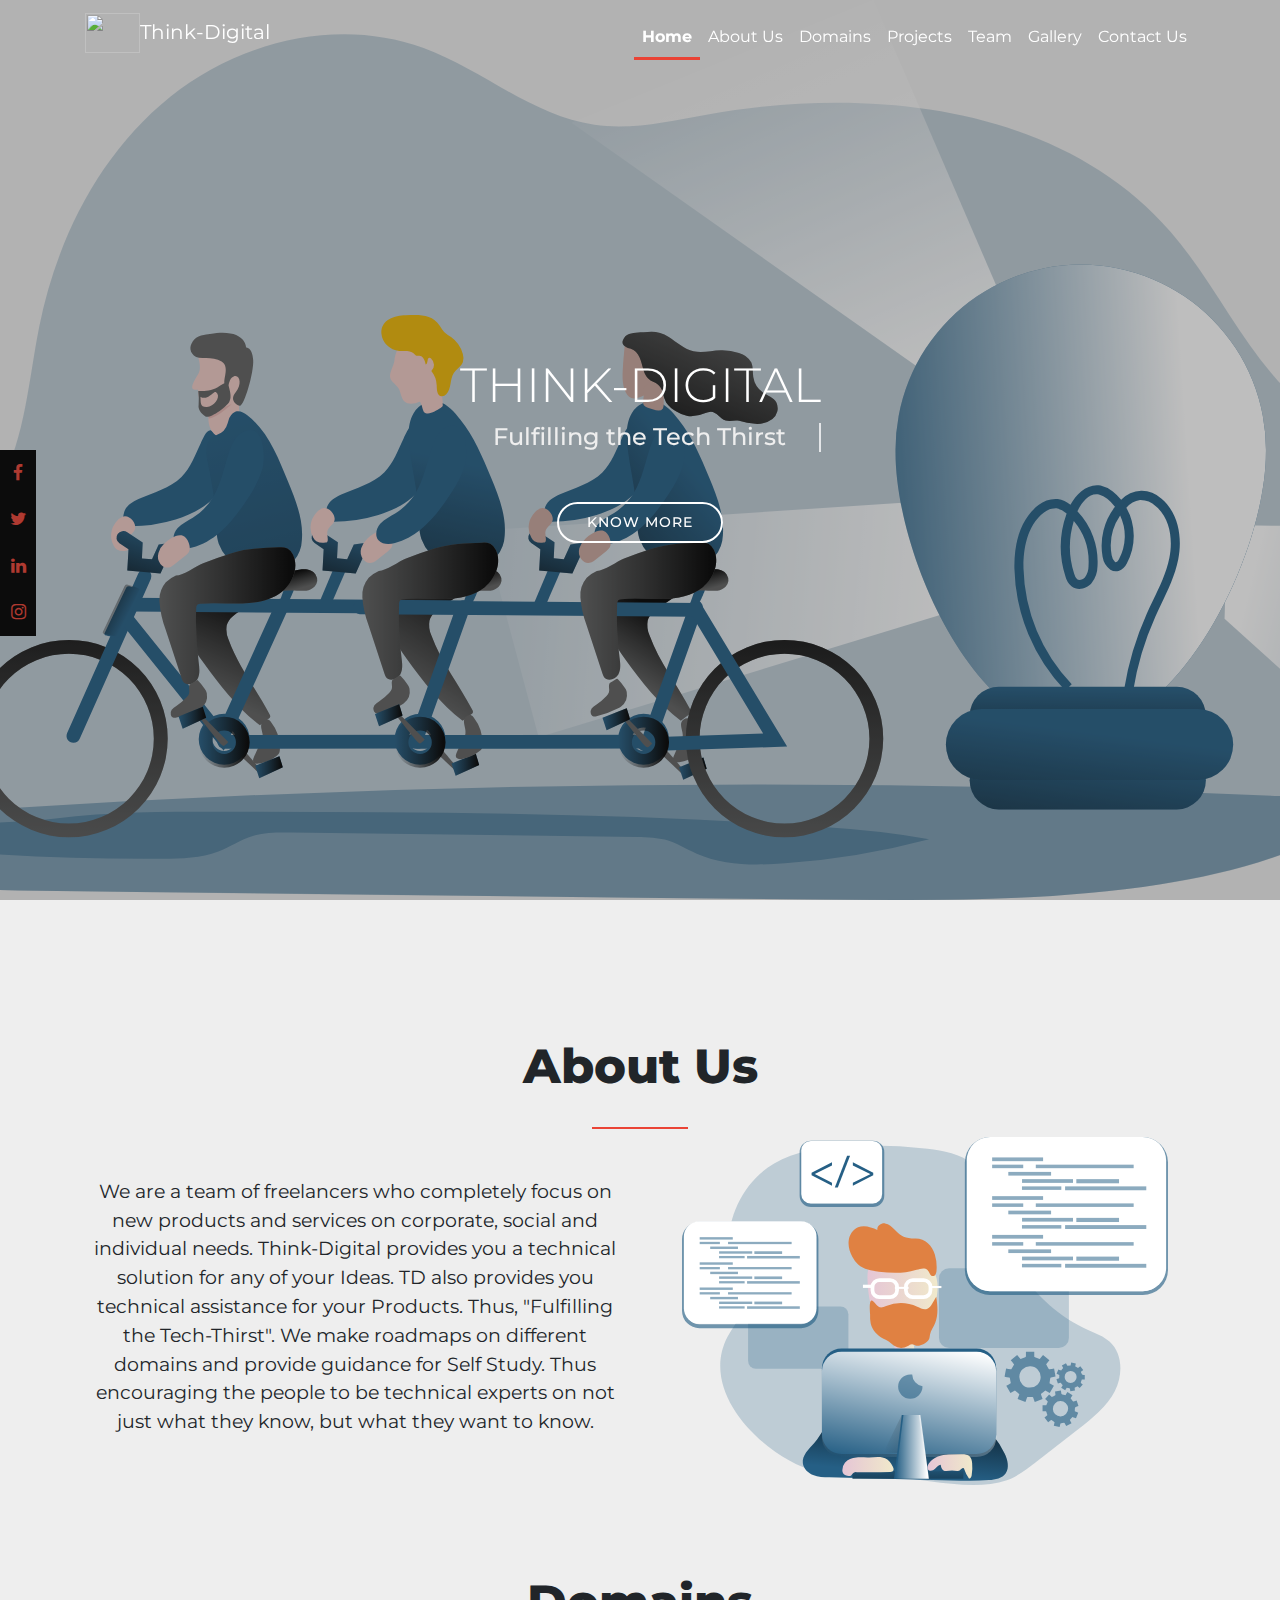
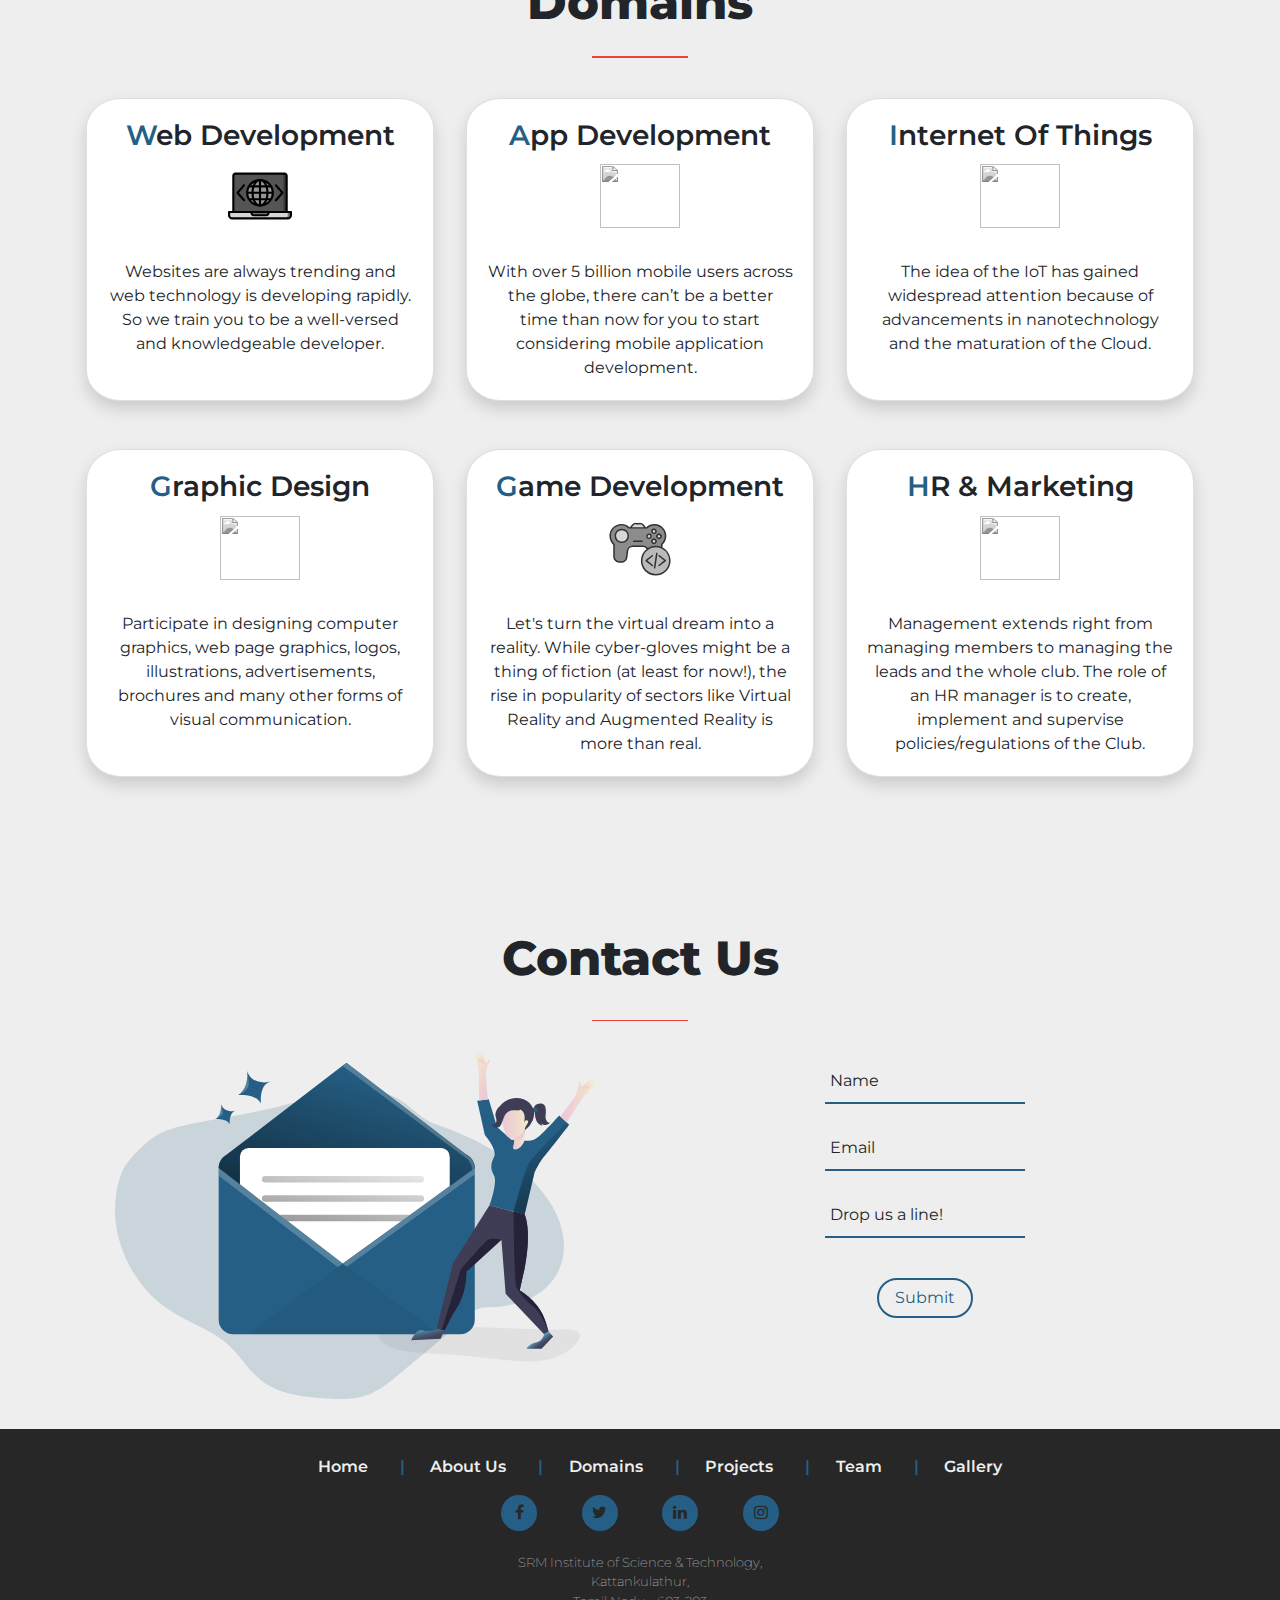
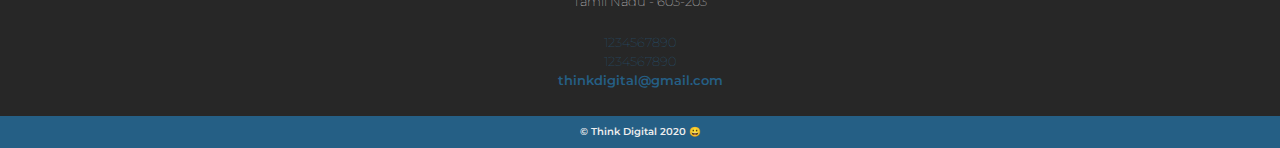
==== index.html @ 27c79b82 "some changes" ====
<!DOCTYPE html>
<html lang="en">
<head>
    <meta charset="UTF-8">
    <meta name="viewport" content="width=device-width, initial-scale=1.0, shrink-to-fit=no">
    <meta http-equiv="X-UA-Compatible" content="ie=edge">

    <link href="img/favicon.ico" type="image/png" rel="icon">
    <link href="img/apple-touch-icon.png" rel="apple-touch-icon">

    <link href="https://fonts.googleapis.com/css?family=Montserrat&display=swap" rel="stylesheet">
    <link rel="stylesheet" href="https://cdnjs.cloudflare.com/ajax/libs/font-awesome/4.7.0/css/font-awesome.min.css">
    <link rel="stylesheet" href="https://stackpath.bootstrapcdn.com/bootstrap/4.3.1/css/bootstrap.min.css" integrity="sha384-ggOyR0iXCbMQv3Xipma34MD+dH/1fQ784/j6cY/iJTQUOhcWr7x9JvoRxT2MZw1T" crossorigin="anonymous">
    <link rel="stylesheet" href="css/style.css">
    <link rel="stylesheet" href="css/animate.css">

    <title>Think Digital</title>
</head>
<body>
    <div class="icon-bar">
        <a href="#" class="facebook"><i class="fa fa-facebook"></i></a> 
        <a href="#" class="twitter"><i class="fa fa-twitter"></i></a> 
        <a href="#" class="linkedin"><i class="fa fa-linkedin"></i></a>
        <a href="#" class="youtube"><i class="fa fa-instagram"></i></a> 
    </div>
    <div class="landing-img">
        <nav class="navbar navbar-expand-lg navbar-transparent navbar-dark fixed-top" id="mynav">
            <div class="container">
                <a class="navbar-brand" href="#">
                    <img src="img/android-chrome-192x192.png" width="55" height="40" class="d-inline-block" alt="">
                    <p class="float-right pt-1 text-white">Think-Digital</p>
                </a>
                <button class="navbar-toggler" type="button" data-toggle="collapse" data-target="#navbarSupportedContent" aria-controls="navbarSupportedContent" aria-expanded="false" aria-label="Toggle navigation">
                    <span class="navbar-toggler-icon"></span>
                </button>
                
                <div class="collapse navbar-collapse" id="navbarSupportedContent" data-toggle="collapse" data-target=".navbar-collapse.show">
                    <ul class="navbar-nav ml-auto">
                    <li class="nav-item active" id="li-home">
                        <a class="nav-link" href="#">Home <span class="sr-only">(current)</span></a>
                    </li>
                    <li class="nav-item" id="li-about-us">
                        <a class="nav-link" href="#about-us">About Us</a>
                    </li>
                    <li class="nav-item" id="li-domains">
                        <a class="nav-link" href="#domains">Domains</a>
                    </li>
                    <li class="nav-item" id="li-projects">
                        <a class="nav-link" href="#projects">Projects</a>
                    </li>
                    <li class="nav-item" id="li-team">
                        <a class="nav-link" href="#">Team</a>
                    </li>
                    <li class="nav-item" id="li-gallery">
                        <a class="nav-link" href="#">Gallery</a>
                    </li>
                    <li class="nav-item" id="li-contact-us">
                        <a class="nav-link" href="#contact-us">Contact Us</a>
                    </li>
                    </ul>
                </div>
            </div>
        </nav>
    
        <section id="hero">
            <div class="hero-container">
                <div class="blur-bg">
                    <h1 style="z-index: 1000;">Think-Digital</h1>
                    <div><h2>Fulfilling the Tech Thirst</h2></div>
                    <a href="#about-us" class="btn-get-started">Know More</a>
                </div>
            </div>
        </section>
    </div>
    
    <section class="container mt-5" id="about-us">
        <h2 class="mb-3 wow fadeIn pb-3">About Us</h2>
        <div class="line mx-auto"></div>
        <div class="row">
            <div class="col-sm-6 wow slideInLeft" data-wow-duration="1.5s">
                <p class="mx-auto pt-5">We are a team of freelancers who completely focus on new products and services on corporate, social and individual needs. Think-Digital provides you a technical solution for any of your Ideas. TD also provides you technical assistance for your Products. Thus, "Fulfilling the Tech-Thirst". We make roadmaps on different domains and provide guidance for Self Study. Thus encouraging the people to be technical experts on not just what they know, but what they want to know.</p>
            </div>
            <div class="col-sm-6 wow slideInRight pt-2" style="text-align: center;" data-wow-duration="1.5s">
                <img src="img/about.svg" id="illustration-img">
            </div>
        </div>
    </section>

    <section class="container" id="domains">
        <h2 class="mb-4 wow fadeIn">Domains</h2>
        <div class="line mx-auto mb-4"></div>

        <div class="card-deck mb-3 wow zoomIn" data-wow-duration="1.5s">
            <div class="card text-center shadow m-3">
              <div class="card-body">
                <h3 class="card-title"><span>W</span>eb Development</h3>
                <img  class="domain-img" src="img/laptop.svg">
                <p class="card-text">Websites are always trending and web technology is developing rapidly. So we train you to be a well-versed and knowledgeable developer.</p>
              </div>
            </div>
            <div class="card text-center shadow m-3">
                <div class="card-body">
                  <h3 class="card-title"><span>A</span>pp Development</h3>
                  <img class="domain-img" src="img/app.svg">
                  <p class="card-text">With over 5 billion mobile users across the globe, there can’t be a better time than now for you to start considering mobile application development.</p>
                </div>
            </div>
            <div class="card text-center shadow m-3">
                <div class="card-body">
                  <h3 class="card-title"><span>I</span>nternet Of Things</h3>
                  <img  class="domain-img" src="img/internet-of-things.svg">
                  <p class="card-text">The idea of the IoT has gained widespread attention because of advancements in nanotechnology and the maturation of the Cloud.</p>
                </div>
            </div>
        </div>
        <div class="card-deck wow zoomIn" data-wow-duration="1.5s">
            <div class="card text-center shadow m-3">
              <div class="card-body">
                <h3 class="card-title"><span>G</span>raphic Design</h3>
                <img  class="domain-img" src="img/graphic.svg">
                <p class="card-text">Participate in designing computer graphics, web page graphics, logos, illustrations, advertisements, brochures and many other forms of visual communication.</p>
              </div>
            </div>
            <div class="card text-center shadow m-3">
                <div class="card-body">
                  <h3 class="card-title"><span>G</span>ame Development</h3>
                  <img src="img/game.svg">
                  <p class="card-text">Let's turn the virtual dream into a reality. While cyber-gloves might be a thing of fiction (at least for now!), the rise in popularity of sectors like Virtual Reality and Augmented Reality is more than real.</p>
                </div>
            </div>
            <div class="card text-center shadow m-3">
                <div class="card-body">
                  <h3 class="card-title"><span>H</span>R & Marketing</h3>
                  <img  class="domain-img" src="img/hr.svg">
                  <p class="card-text">Management extends right from managing members to managing the leads and the whole club. The role of an HR manager is to create, implement and supervise policies/regulations of the Club.</p>
                </div>
            </div>
        </div>
        
        
    </section>

    <section class="container mt-5" id="contact-us">
        <h2 class="mb-3 wow fadeIn pb-3">Contact Us</h2>
        <div class="line mx-auto"></div>
        <div class="row">
            <div class="col-sm-6 wow slideInLeft" data-wow-duration="1.5s">
                <img src="img/contact.svg" style="width: 70%px; height: auto; margin: 30px;">
            </div>
            <div class="col-sm-6 wow slideInRight pt-2 mt-4" style="text-align: center;" data-wow-duration="1.5s">
                <form>
                    <div class="div1 mx-auto py-3" style="width: 250px;position: relative;">
                        <input type="text" class="name" style="width: 100%;" required/>
                        <span class="floating-label1">Name</span>
                    </div>
                    <div class="div1 mx-auto py-3" style="width: 250px;position: relative;">
                        <input type="text" class="email" style="width: 100%;" required/>
                        <span class="floating-label2">Email</span>
                    </div>
                    <div class="div1 mx-auto py-3" style="width: 250px;position: relative;">
                        <input type="text" class="message" style="width: 100%;" required/>
                        <span class="floating-label3">Drop us a line!</span>
                    </div>
                    <button class="form-btn mt-4">Submit</button>
                </form>
            </div>
        </div>
    </section>  
    
    <footer>
        <div class="container">
            <ul class="sections">
                <li><a href="#">Home</a></li>
                <li><a href="#">About Us</a></li>
                <li><a href="#">Domains</a></li>
                <li><a href="#">Projects</a></li>
                <li><a href="#">Team</a></li>
                <li><a href="#">Gallery</a></li>
            </ul>
            <div class="footer-icon-bar">
                <div class="icons"><a href="#" class="facebook"><i class="fa fa-facebook"></i></a> </div>
                <div class="icons"><a href="#" class="twitter"><i class="fa fa-twitter"></i></a> </div>
                <div class="icons"><a href="#" class="linkedin"><i class="fa fa-linkedin"></i></a></div>
                <div class="icons"><a href="#" class="youtube"><i class="fa fa-instagram"></i></a> </div>
            </div>
            <p class="address">SRM Institute of Science & Technology,<br> Kattankulathur,<br>Tamil Nadu - 603-203</p>
            <p>1234567890</p>
            <p>1234567890</p>
            <p class="td-email">thinkdigital@gmail.com</p>
        </div>
    </footer>
    <div class="copyright">
        <p>© Think Digital 2020 😀</p>
    </div>

    
    <script src="https://code.jquery.com/jquery-3.3.1.slim.min.js" integrity="sha384-q8i/X+965DzO0rT7abK41JStQIAqVgRVzpbzo5smXKp4YfRvH+8abtTE1Pi6jizo" crossorigin="anonymous"></script>
    <script src="https://cdnjs.cloudflare.com/ajax/libs/popper.js/1.14.7/umd/popper.min.js" integrity="sha384-UO2eT0CpHqdSJQ6hJty5KVphtPhzWj9WO1clHTMGa3JDZwrnQq4sF86dIHNDz0W1" crossorigin="anonymous"></script>
    <script src="https://stackpath.bootstrapcdn.com/bootstrap/4.3.1/js/bootstrap.min.js" integrity="sha384-JjSmVgyd0p3pXB1rRibZUAYoIIy6OrQ6VrjIEaFf/nJGzIxFDsf4x0xIM+B07jRM" crossorigin="anonymous"></script>

    <script src="js/wow.min.js"></script>
    <script>
        new WOW().init();
    </script>
    <script src="js/main.js"></script>

</body>
</html>
---- css/style.css ----
html{
  scroll-behavior: smooth;
}

body{
  background-color: #eeeeee;
  font-family: 'Montserrat', sans-serif;
}

.icon-bar{
  position: fixed;
  top: 50%;
}

.icon-bar a{
  display: block;
  text-align: center;
  padding: 10px;
  font-size: 1.1rem;
  background-color: black;
  color: #EA4335;
}

.landing-img {
  background-image: url("../img/startup_3.svg");
  height: 100%; 
  background-position: center;
  background-repeat: no-repeat;
  background-size: cover;
}

.navbar{
  transition: 0.5s;
}

.navbar-scroll{
  background-color: #255F85;
}

.navbar-nav li a{
  color: white !important;
}

.navbar-nav li:hover {
  border-bottom: 3px solid #EA4335 !important;
  font-weight: 700 !important;
}

.navbar-nav li:focus {
  border-bottom: 3px solid #EA4335;
}

#hero {
    width: 100%;
    height: 100vh;
    background:top center;
    background-size: cover;
    position: relative;
  }
  
  @media (min-width: 1024px) {
    #hero {
      background-attachment: fixed;
    }
  }
  
#hero:before {
    content: "";
    background: #272727;
    opacity: 0.3;
    position: absolute;
    bottom: 0;
    top: 0;
    left: 0;
    right: 0;
  }
  
  #hero .hero-container {
    position: absolute;
    bottom: 0;
    top: 0;
    left: 0;
    right: 0;
    display: flex;
    justify-content: center;
    align-items: center;
    flex-direction: column;
    text-align: center;
  }
  
  #hero h1 {
    margin: 0 0 10px 0;
    font-family: 'Montserrat', sans-serif;
    font-size: 48px;
    font-weight: 300;
    line-height: 56px;
    text-transform: uppercase;
    color: #fff;
  }
  
  @media (max-width: 768px) {
    #hero h1 {
      font-size: 28px;
      line-height: 36px;
    }
  }
  
  #hero h2 {
    color: #eee;
    margin-bottom: 50px;
    font-family: 'Montserrat', sans-serif;
    font-size: 24px;
    white-space: nowrap;
    overflow: hidden;
    border-right: 2px solid rgba(255,255,255,0.75);
    animation: typewriter 2s steps(40) 1s 1 normal both,
    blinkTextCursor 500ms steps(40) infinite normal;
  }

  @keyframes typewriter{
    from{
      width:0%;
    }
    to{
      width: 100%;
    }
  }

  @keyframes blinkTextCursor{
    from{
      border-right-color: rgba(255,255,255,0.75);
    }
    to{
      border-right-color: transparent;
    }
  }
  
  @media (max-width: 768px) {
    #hero h2 {
      font-size: 18px;
      line-height: 24px;
      margin-bottom: 30px;
    }
  }
  
  #hero .btn-get-started {
    font-family: 'Montserrat', sans-serif;
    text-decoration: none;
    text-transform: uppercase;
    font-weight: 500;
    font-size: 14px;
    letter-spacing: 1px;
    display: inline-block;
    padding: 8px 28px;
    border-radius: 50px;
    transition: 0.5s;
    margin: 0px;
    border: 2px solid #fff;
    color: #fff;
  }
  
  #hero .btn-get-started:hover {
    background: #EA4335;
    border: 2px solid #EA4335;
    color: black;
  }

#about-us,
#contact-us{
  font-family: 'Montserrat', sans-serif;
  padding-top: 7%;
}

@media (max-width: 768px) {
  #about-us,
  #contact-us{
    padding-top: 20%;
  }

  #domains {
    padding-top: 20% !important;
  }
}

#about-us h2,
#contact-us h2{
  font-size: 3rem;
  font-weight: 800 !important;
  text-align: center;
}

#about-us p,
#contact-us p{
  font-size: 1.2rem;
  text-align: center;
}

#illustration-img{
  width: 90%;
  height: 100%;
}

.line{
  width: 6rem;
  height: 0.1rem;
  background-color: #EA4335;
}

#about-us ul{
  font-size: 1.2rem;
  text-align: left;
}

#domains {
  padding-top: 7%;
}

#domains h2{
  font-size: 3rem;
  font-weight: 800 !important;
  text-align: center;
}

#domains img{
  width: 5rem;
  height: 4rem;
  filter: grayscale(100%);
  -webkit-filter: grayscale(100%);
  transition: 0.1s ease;
  -webkit-transition: 0.1s ease;
  -moz-transition: 0.1s ease;
  -ms-transition: 0.1s ease;
  -o-transition: 0.1s ease;
}

#domains p{
  padding-top: 2rem;
}

#domains h3{
  font-weight: 600;
}

#domains span{
  color: #255F85;
}

.card{
  border-radius: 10%;
  transition: 0.1s ease;
  -webkit-transition: 0.1s ease;
  -moz-transition: 0.1s ease;
  -ms-transition: 0.1s ease;
  -o-transition: 0.1s ease;
}

.card:hover img{
  filter: grayscale(0%) !important;
  -webkit-filter: grayscale(0%) !important;
}

.card:hover {
  transform: scale(1.1);
  -webkit-transform: scale(1.1);
  -moz-transform: scale(1.1);
  -ms-transform: scale(1.1);
  -o-transform: scale(1.1);
}

input{
  border: none;
  border-bottom: 2px solid #255F85;
  background-color:#eee;
}

.name:focus ~ .floating-label1,
.name:not(:focus):valid ~ .floating-label1,
.email:focus ~ .floating-label2,
.email:not(:focus):valid ~ .floating-label2,
.message:focus ~ .floating-label3,
.message:not(:focus):valid ~ .floating-label3{
  position: absolute;
  top: 2px;
  left: 30px;
  font-size: 11px;
  opacity: 1;
}

*:focus{
  outline: none;
}

.name,
.email,
.message
 {
  font-size: 1rem !important;
  width: 200px !important;
  height: 35px !important;
}

.message{
  width: 400px;
}

.floating-label1,
.floating-label2,
.floating-label3
 {
  position: absolute;
  pointer-events: none !important;
  left: 30px;
  transition: 0.2s ease all !important;
}

.form-btn{
  border: 2px solid #255F85;
  color: #255F85;
  padding: 6px 16px;
  border-radius: 32px;
  -webkit-border-radius: 32px;
  -moz-border-radius: 32px;
  -ms-border-radius: 32px;
  -o-border-radius: 32px;
  transition:  0.5s ease;
  -webkit-transition:  0.5s ease;
  -moz-transition:  0.5s ease;
  -ms-transition:  0.5s ease;
  -o-transition:  0.5s ease;
}

@media(max-width:600px){
  .form-btn{
    margin-bottom: 3rem;
  }
}

.form-btn:hover{
  background-color: #255f85;
  color: white;
}

footer{
  width: 100%;
  background-color: #272727;
  text-align: center;
  padding: 2%;
}

.sections a{
  text-decoration: none;
  color: #eee !important;
}

.sections li:not(:last-child):after{
  content: '|';
  padding: 0 2% 0 3%;
  color: #255F85;
}

.sections li{
  display: inline;
  list-style: none;
  font-weight: 600;
}

@media (max-width:600px){
  .sections{
    padding: 2% 0;
  }
  .sections li{
    display: block;
  }
  .sections li:not(:last-child):after{
    display: none;
    padding: 0;
  }
}

.footer-icon-bar{
  display:flex;
  flex-direction: row;
  justify-content: center;
}

.icons{
  width: 36px;
  height: 36px;
  margin: 0 2%;
  background-color: #255f85;
  border-radius: 50%;
  -webkit-border-radius: 50%;
  -moz-border-radius: 50%;
  -ms-border-radius: 50%;
  -o-border-radius: 50%;
}

.footer-icon-bar a{
  line-height: 36px;
  color: #272727;
  z-index: 1;
  margin: 3% 3%;
}

footer p{
  color: #255F85;
  margin: 0;
  padding: 0;
  font-weight: 100;
  font-size: 0.8rem;
}

.address{
  color: #eee;
  margin: 2% 0;
}

.td-email{
  font-weight: 600!important;
}

.copyright{
  width: 100%;
  height: 2rem;
  background-color: #255F85;
  text-align: center;
  font-size: 0.6rem;
  color: #eee;
  line-height: 2rem;
  font-weight: 600;
  margin: 0!important;
}

.copyright p{
  margin: 0%;
}
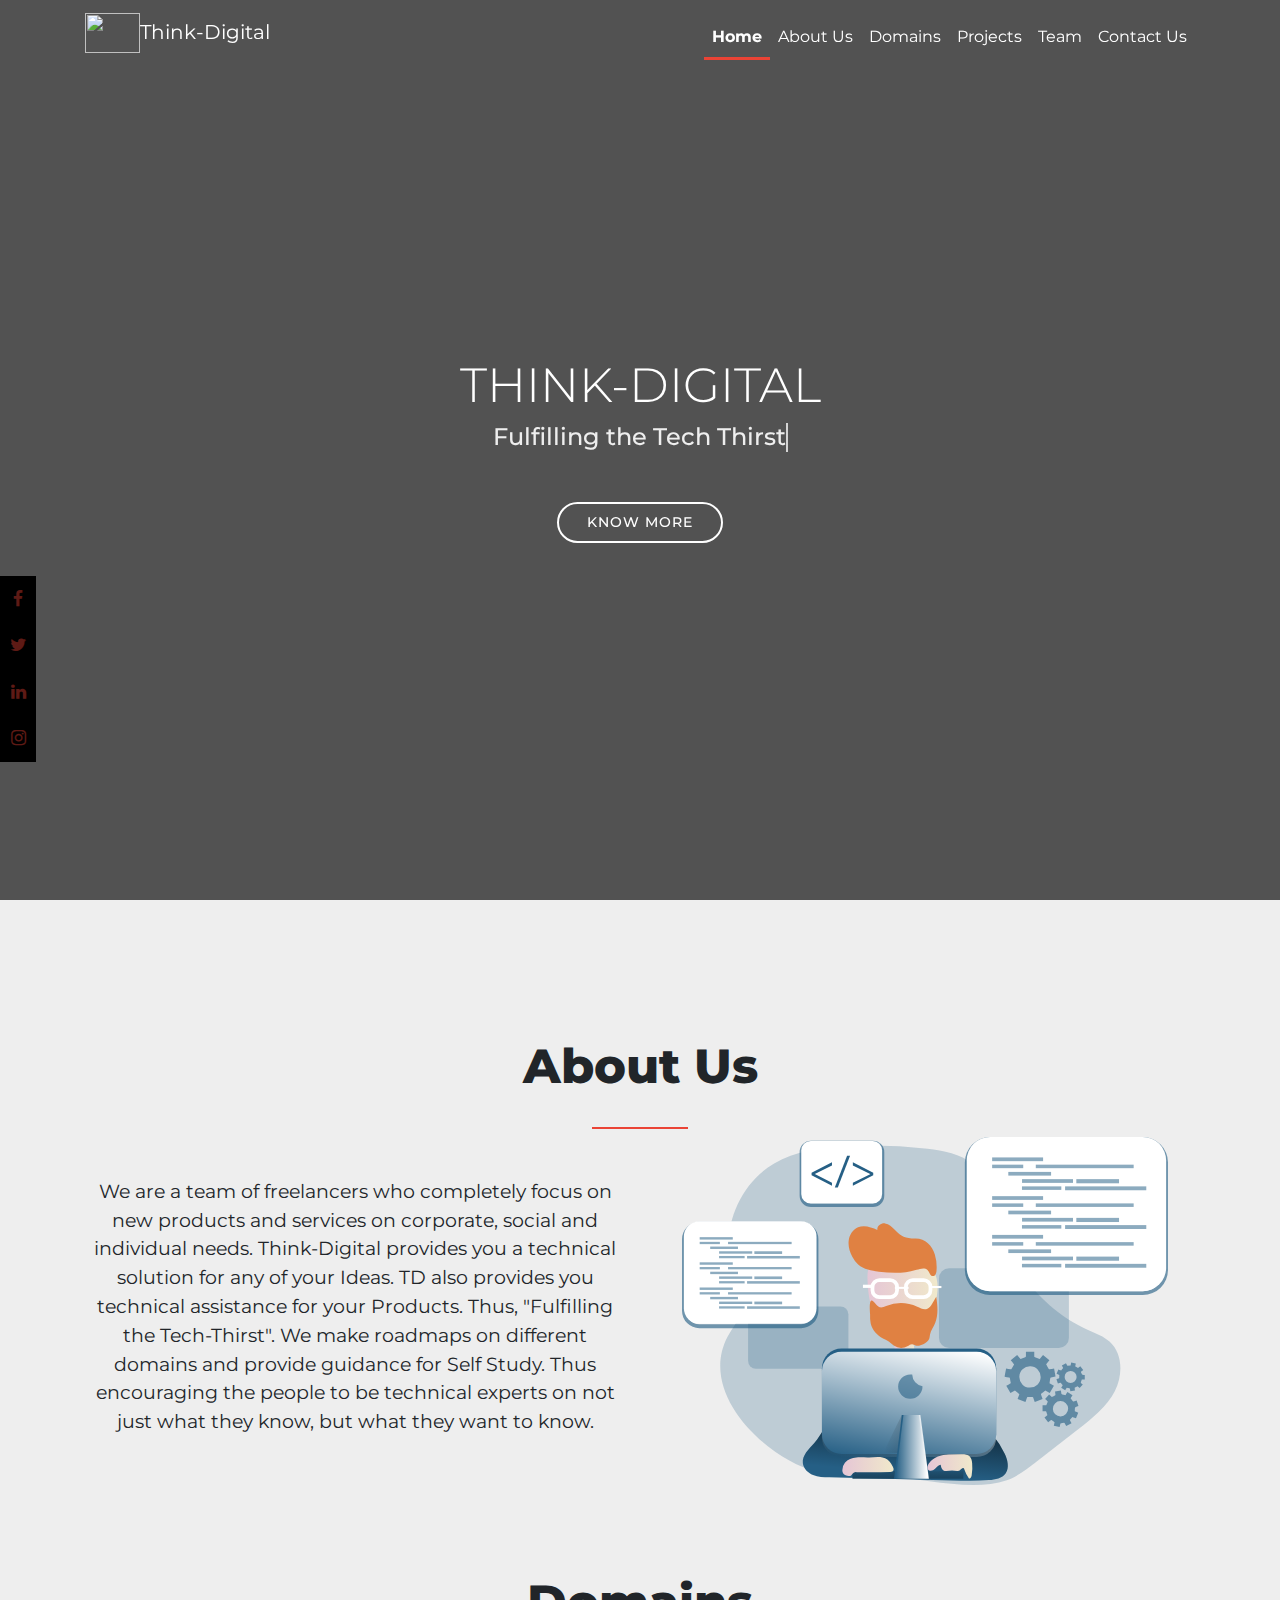
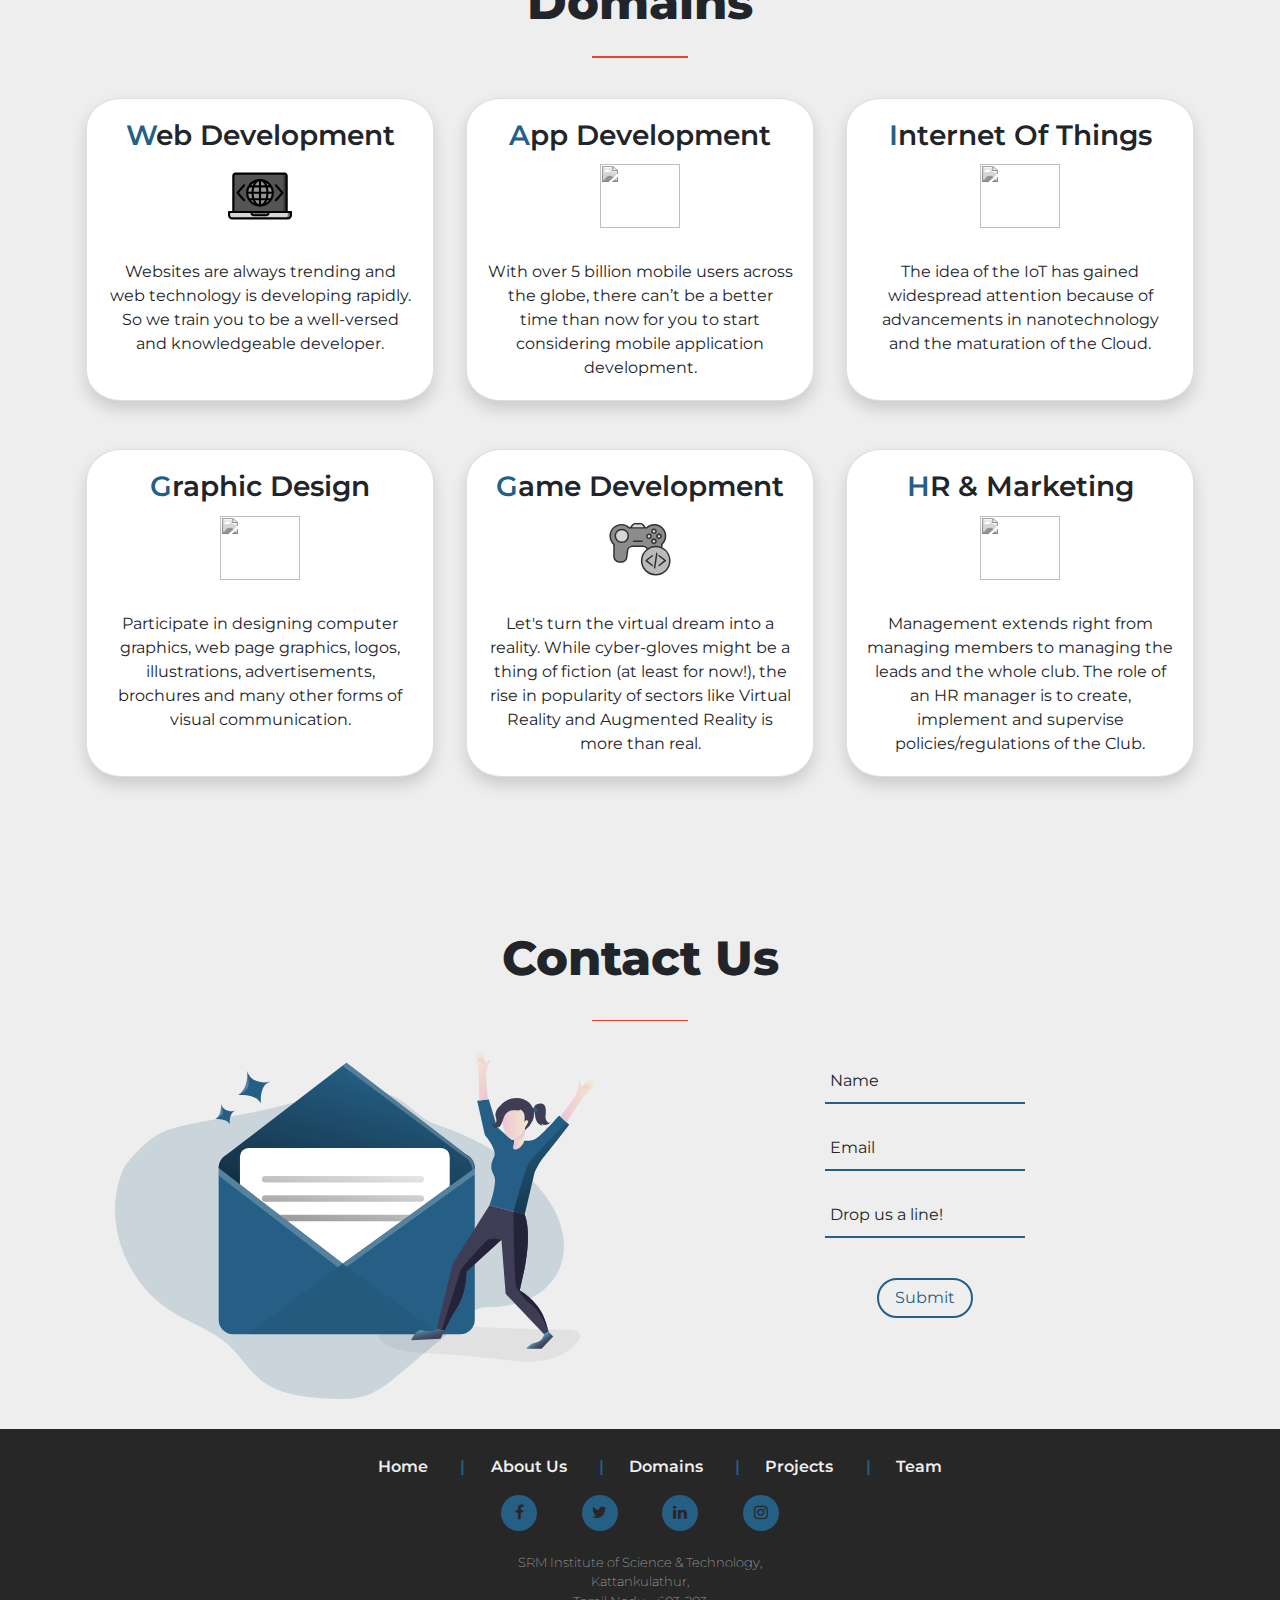
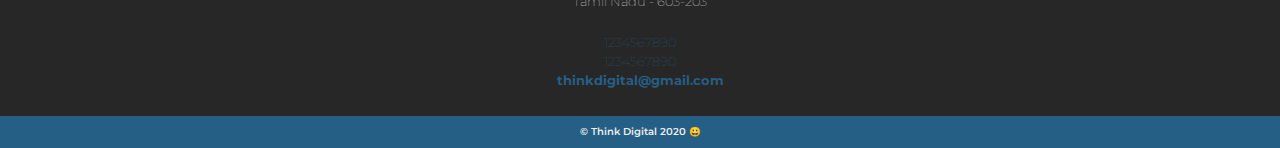
==== commit 09d04ff7: "Merge branch 'contact' of https://github.com/arindamlahiri/Td-website into final" ====
--- a/index.html
+++ b/index.html
@@ -51,9 +51,6 @@
                     <li class="nav-item" id="li-team">
                         <a class="nav-link" href="#">Team</a>
                     </li>
-                    <li class="nav-item" id="li-gallery">
-                        <a class="nav-link" href="#">Gallery</a>
-                    </li>
                     <li class="nav-item" id="li-contact-us">
                         <a class="nav-link" href="#contact-us">Contact Us</a>
                     </li>
@@ -64,11 +61,9 @@
     
         <section id="hero">
             <div class="hero-container">
-                <div class="blur-bg">
-                    <h1 style="z-index: 1000;">Think-Digital</h1>
-                    <div><h2>Fulfilling the Tech Thirst</h2></div>
-                    <a href="#about-us" class="btn-get-started">Know More</a>
-                </div>
+              <h1>Think-Digital</h1>
+              <div><h2>Fulfilling the Tech Thirst</h2></div>
+              <a href="#about-us" class="btn-get-started">Know More</a>
             </div>
         </section>
     </div>
@@ -175,7 +170,6 @@
                 <li><a href="#">Domains</a></li>
                 <li><a href="#">Projects</a></li>
                 <li><a href="#">Team</a></li>
-                <li><a href="#">Gallery</a></li>
             </ul>
             <div class="footer-icon-bar">
                 <div class="icons"><a href="#" class="facebook"><i class="fa fa-facebook"></i></a> </div>
--- a/css/style.css
+++ b/css/style.css
@@ -9,7 +9,7 @@
 
 .icon-bar{
   position: fixed;
-  top: 50%;
+  top: 64%;
 }
 
 .icon-bar a{
@@ -22,7 +22,8 @@
 }
 
 .landing-img {
-  background-image: url("../img/startup_3.svg");
+  background-image: url("../img/bg.jpg");
+  background-color: #cccccc;
   height: 100%; 
   background-position: center;
   background-repeat: no-repeat;
@@ -64,10 +65,9 @@
     }
   }
   
-#hero:before {
+  #hero:before {
     content: "";
-    background: #272727;
-    opacity: 0.3;
+    background: rgba(0, 0, 0, 0.6);
     position: absolute;
     bottom: 0;
     top: 0;
@@ -416,7 +416,7 @@
 }
 
 .td-email{
-  font-weight: 600!important;
+  font-weight: 700;
 }
 
 .copyright{
@@ -433,4 +433,5 @@
 
 .copyright p{
   margin: 0%;
-}+}
+
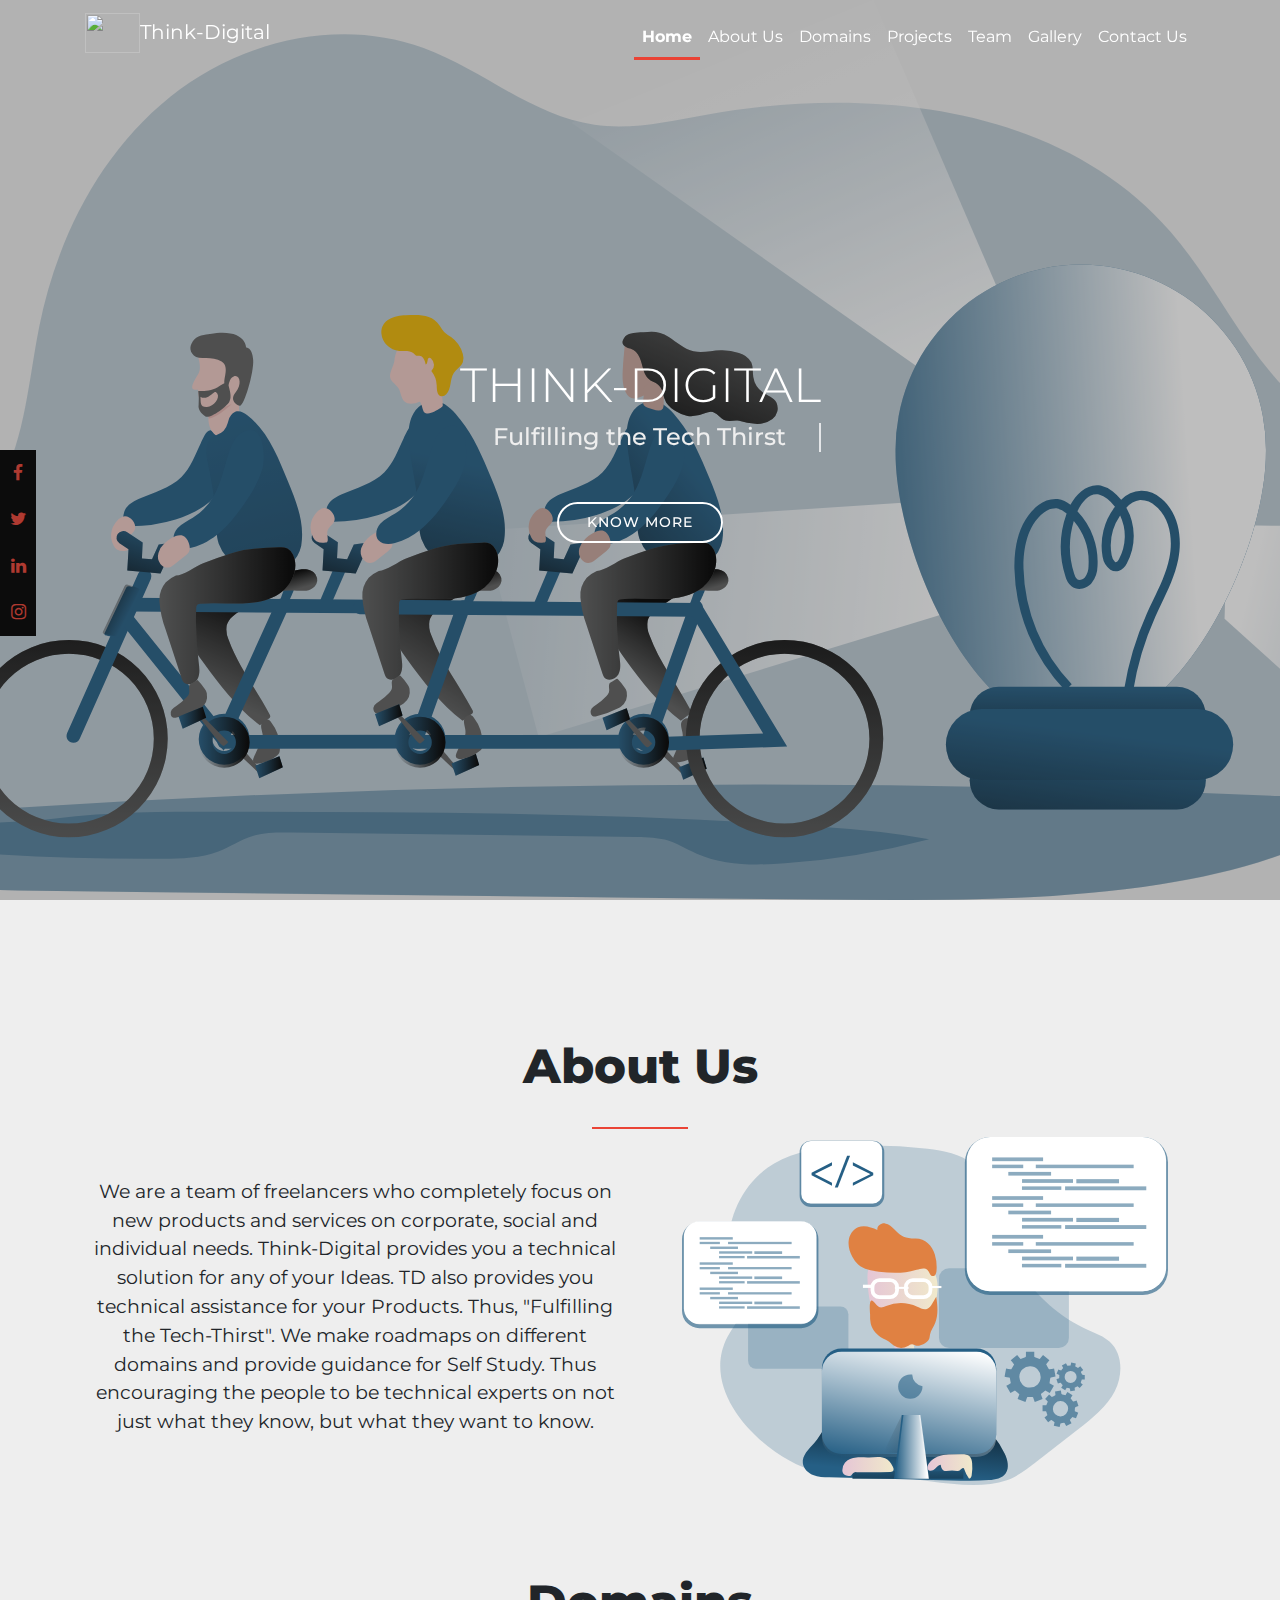
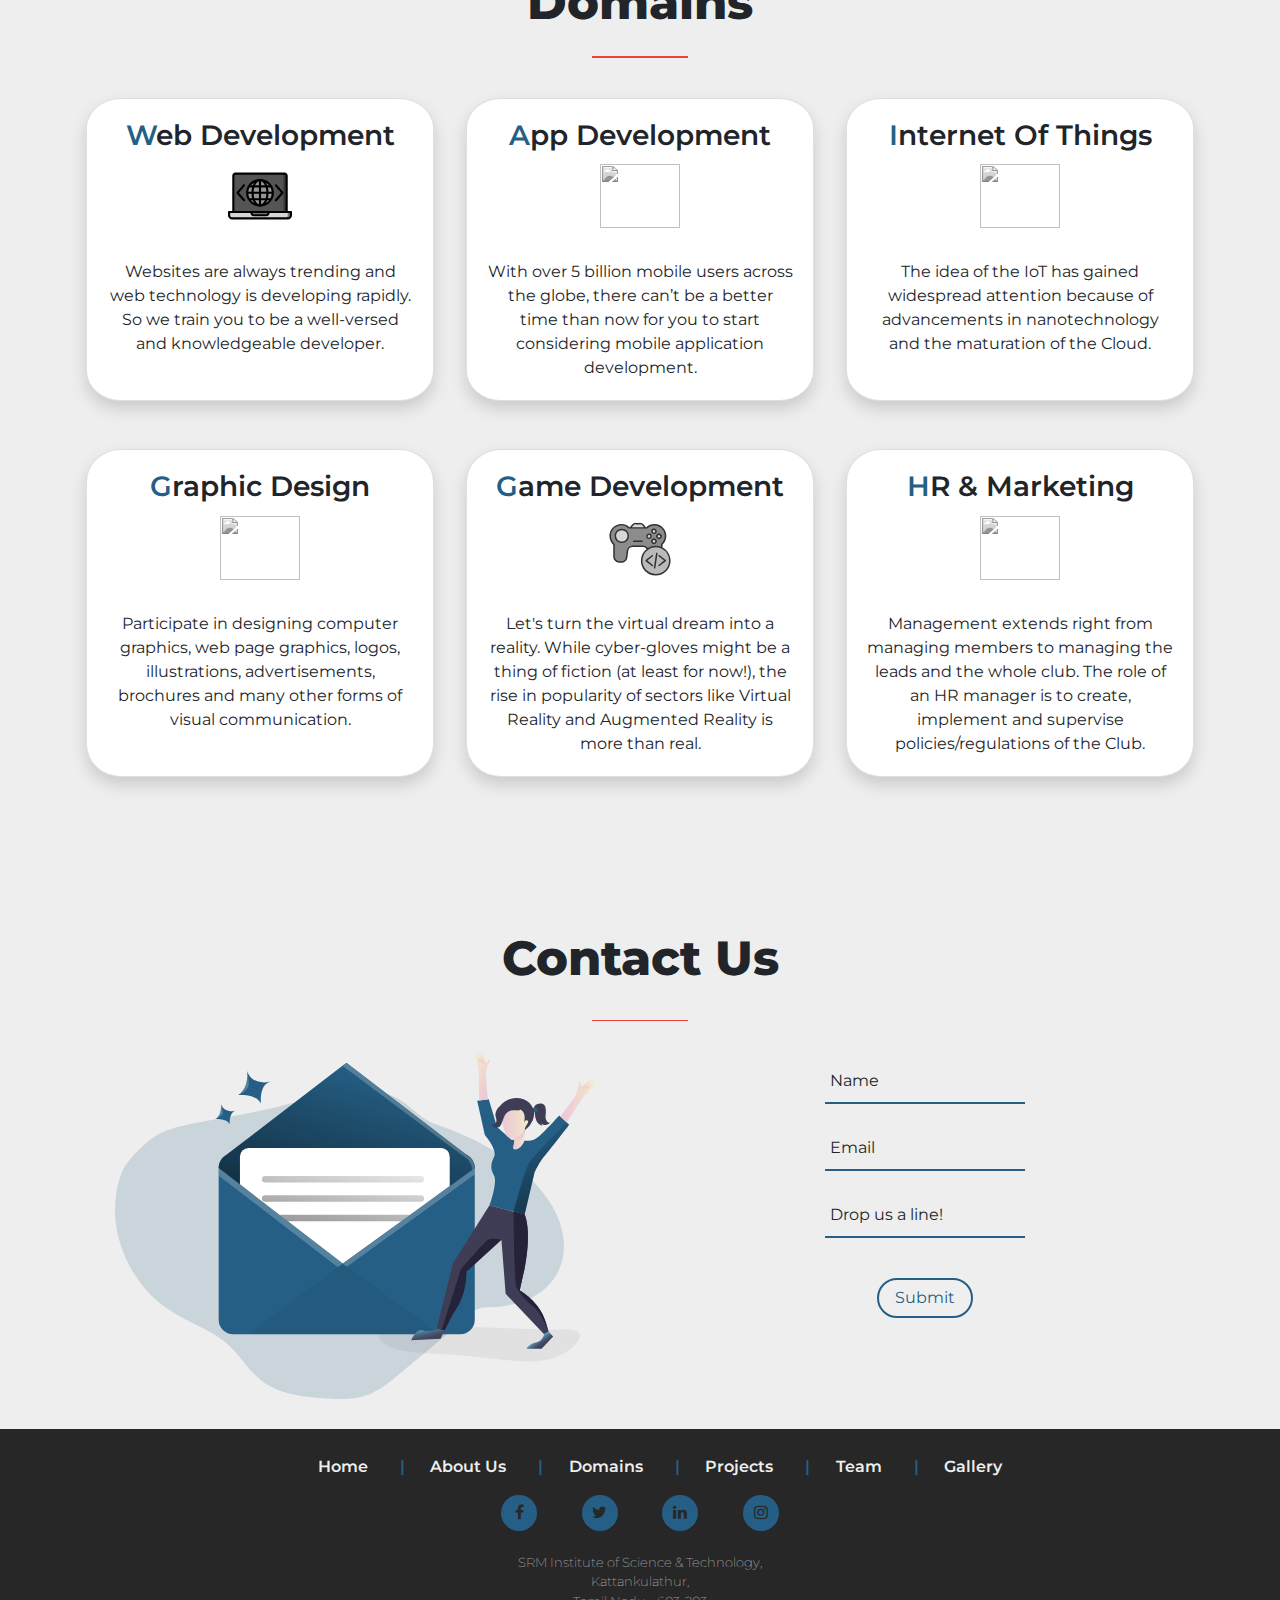
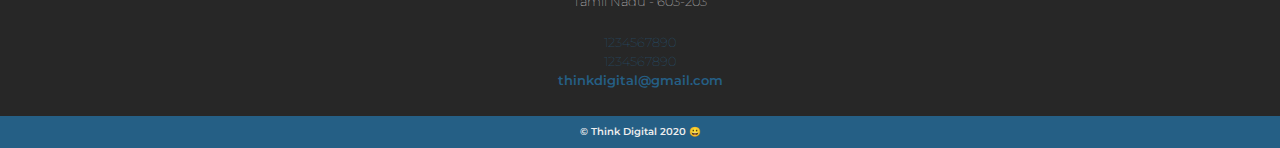
==== commit 96fc1b06: "Merge branch 'gallery' of https://github.com/arindamlahiri/Td-website into final" ====
--- a/index.html
+++ b/index.html
@@ -51,6 +51,9 @@
                     <li class="nav-item" id="li-team">
                         <a class="nav-link" href="#">Team</a>
                     </li>
+                    <li class="nav-item" id="li-gallery">
+                        <a class="nav-link" href="#">Gallery</a>
+                    </li>
                     <li class="nav-item" id="li-contact-us">
                         <a class="nav-link" href="#contact-us">Contact Us</a>
                     </li>
@@ -61,9 +64,11 @@
     
         <section id="hero">
             <div class="hero-container">
-              <h1>Think-Digital</h1>
-              <div><h2>Fulfilling the Tech Thirst</h2></div>
-              <a href="#about-us" class="btn-get-started">Know More</a>
+                <div class="blur-bg">
+                    <h1 style="z-index: 1000;">Think-Digital</h1>
+                    <div><h2>Fulfilling the Tech Thirst</h2></div>
+                    <a href="#about-us" class="btn-get-started">Know More</a>
+                </div>
             </div>
         </section>
     </div>
@@ -170,6 +175,7 @@
                 <li><a href="#">Domains</a></li>
                 <li><a href="#">Projects</a></li>
                 <li><a href="#">Team</a></li>
+                <li><a href="#">Gallery</a></li>
             </ul>
             <div class="footer-icon-bar">
                 <div class="icons"><a href="#" class="facebook"><i class="fa fa-facebook"></i></a> </div>
--- a/css/style.css
+++ b/css/style.css
@@ -9,7 +9,7 @@
 
 .icon-bar{
   position: fixed;
-  top: 64%;
+  top: 50%;
 }
 
 .icon-bar a{
@@ -22,8 +22,7 @@
 }
 
 .landing-img {
-  background-image: url("../img/bg.jpg");
-  background-color: #cccccc;
+  background-image: url("../img/startup_3.svg");
   height: 100%; 
   background-position: center;
   background-repeat: no-repeat;
@@ -65,9 +64,10 @@
     }
   }
   
-  #hero:before {
+#hero:before {
     content: "";
-    background: rgba(0, 0, 0, 0.6);
+    background: #272727;
+    opacity: 0.3;
     position: absolute;
     bottom: 0;
     top: 0;
@@ -416,7 +416,7 @@
 }
 
 .td-email{
-  font-weight: 700;
+  font-weight: 600!important;
 }
 
 .copyright{
@@ -433,5 +433,4 @@
 
 .copyright p{
   margin: 0%;
-}
-
+}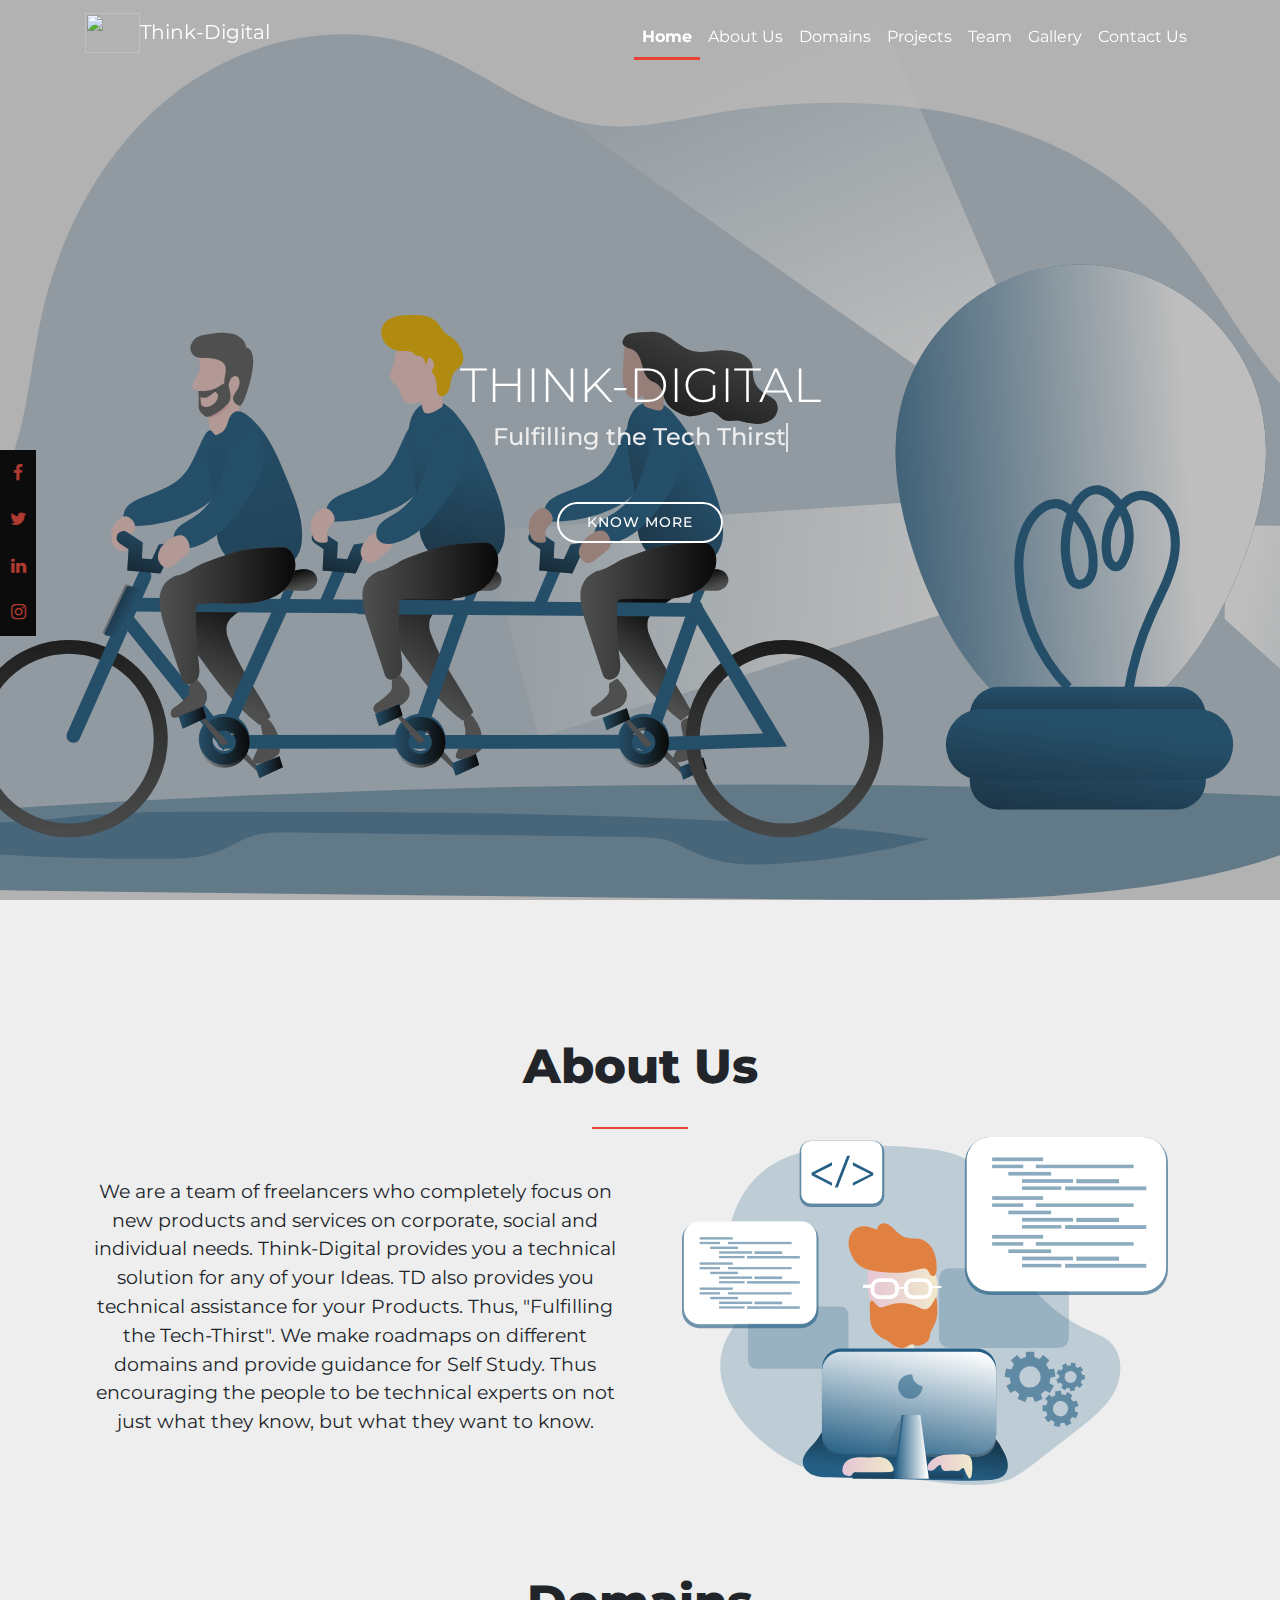
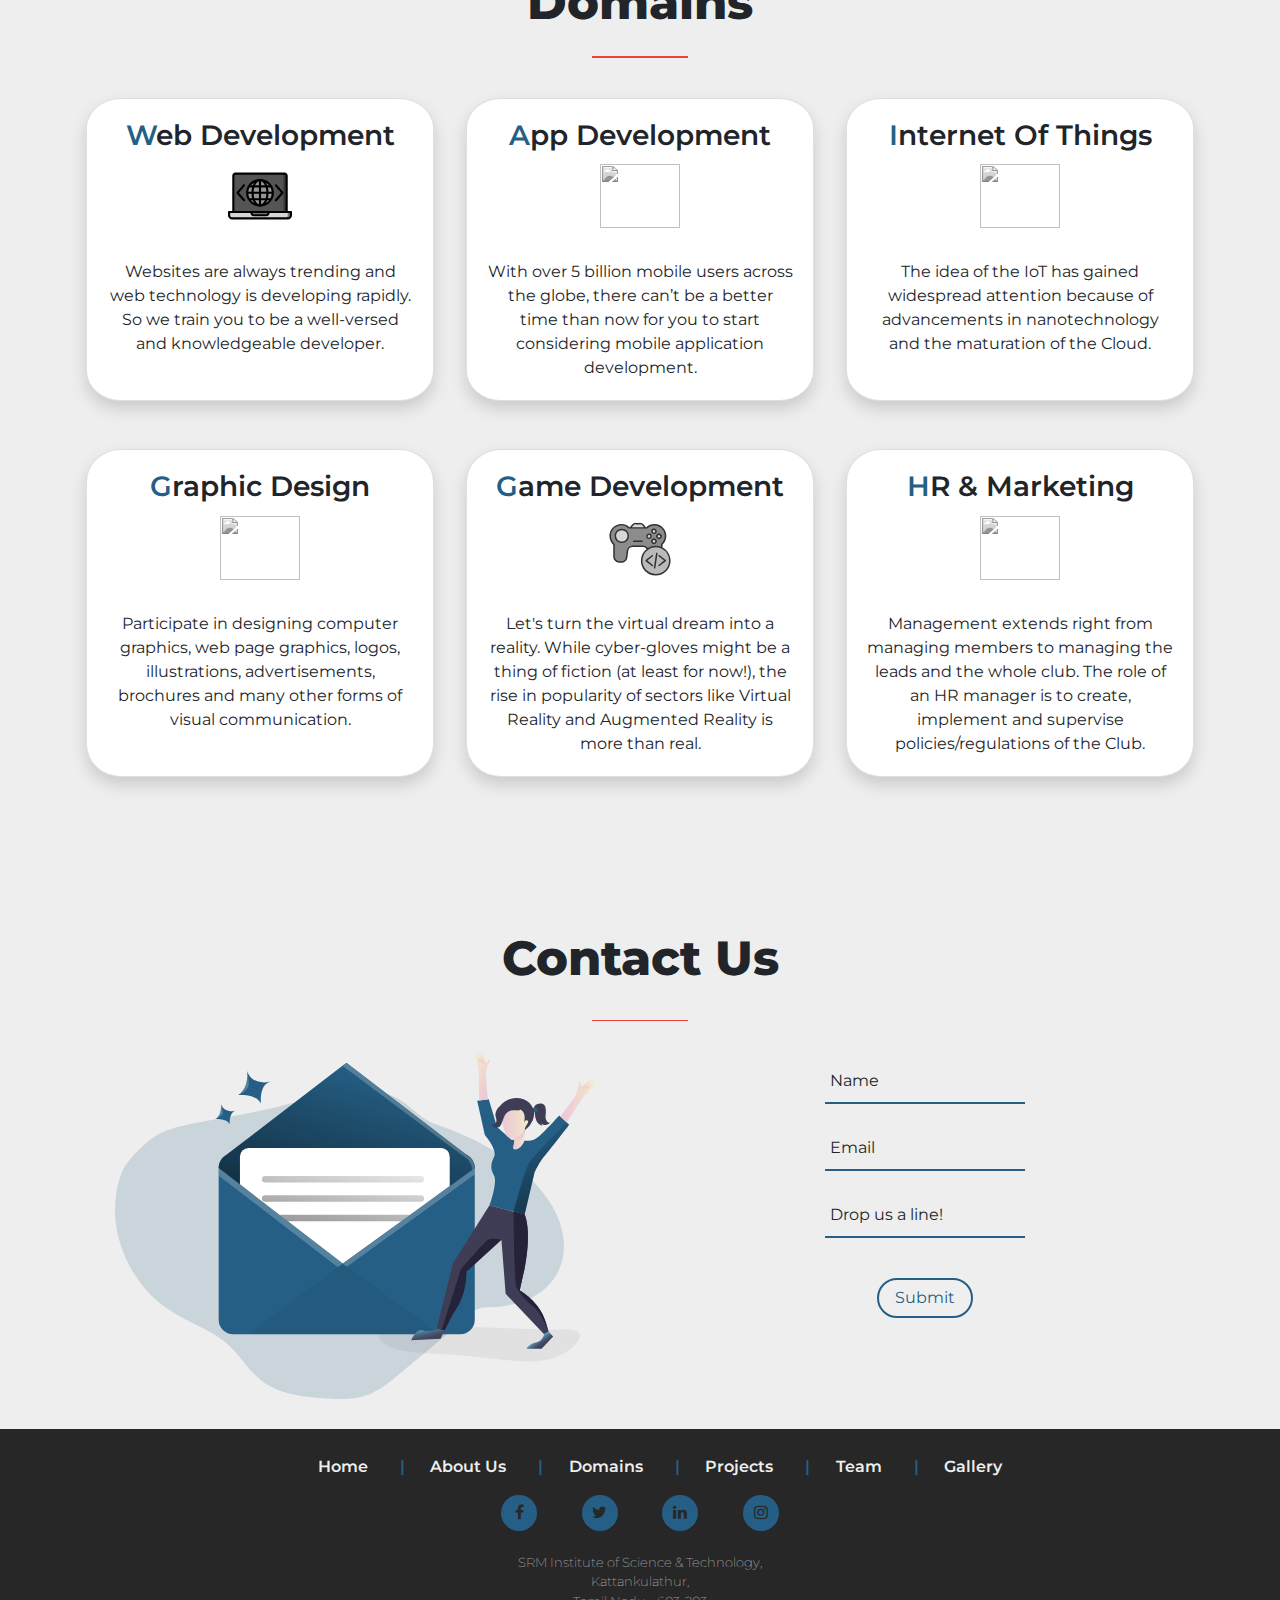
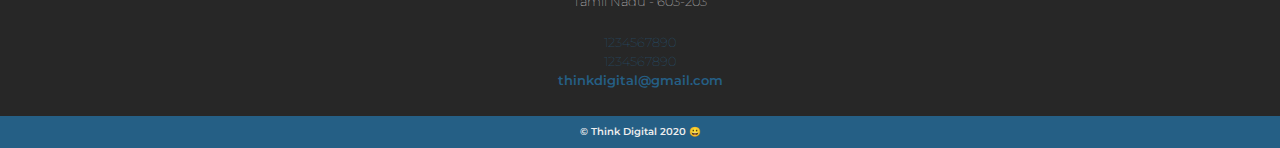
==== commit 85401f98: "fixed animation" ====
--- a/index.html
+++ b/index.html
@@ -64,11 +64,9 @@
     
         <section id="hero">
             <div class="hero-container">
-                <div class="blur-bg">
-                    <h1 style="z-index: 1000;">Think-Digital</h1>
-                    <div><h2>Fulfilling the Tech Thirst</h2></div>
-                    <a href="#about-us" class="btn-get-started">Know More</a>
-                </div>
+                <h1 style="z-index: 1000;">Think-Digital</h1>
+                <div><h2>Fulfilling the Tech Thirst</h2></div>
+                <a href="#about-us" class="btn-get-started">Know More</a>
             </div>
         </section>
     </div>
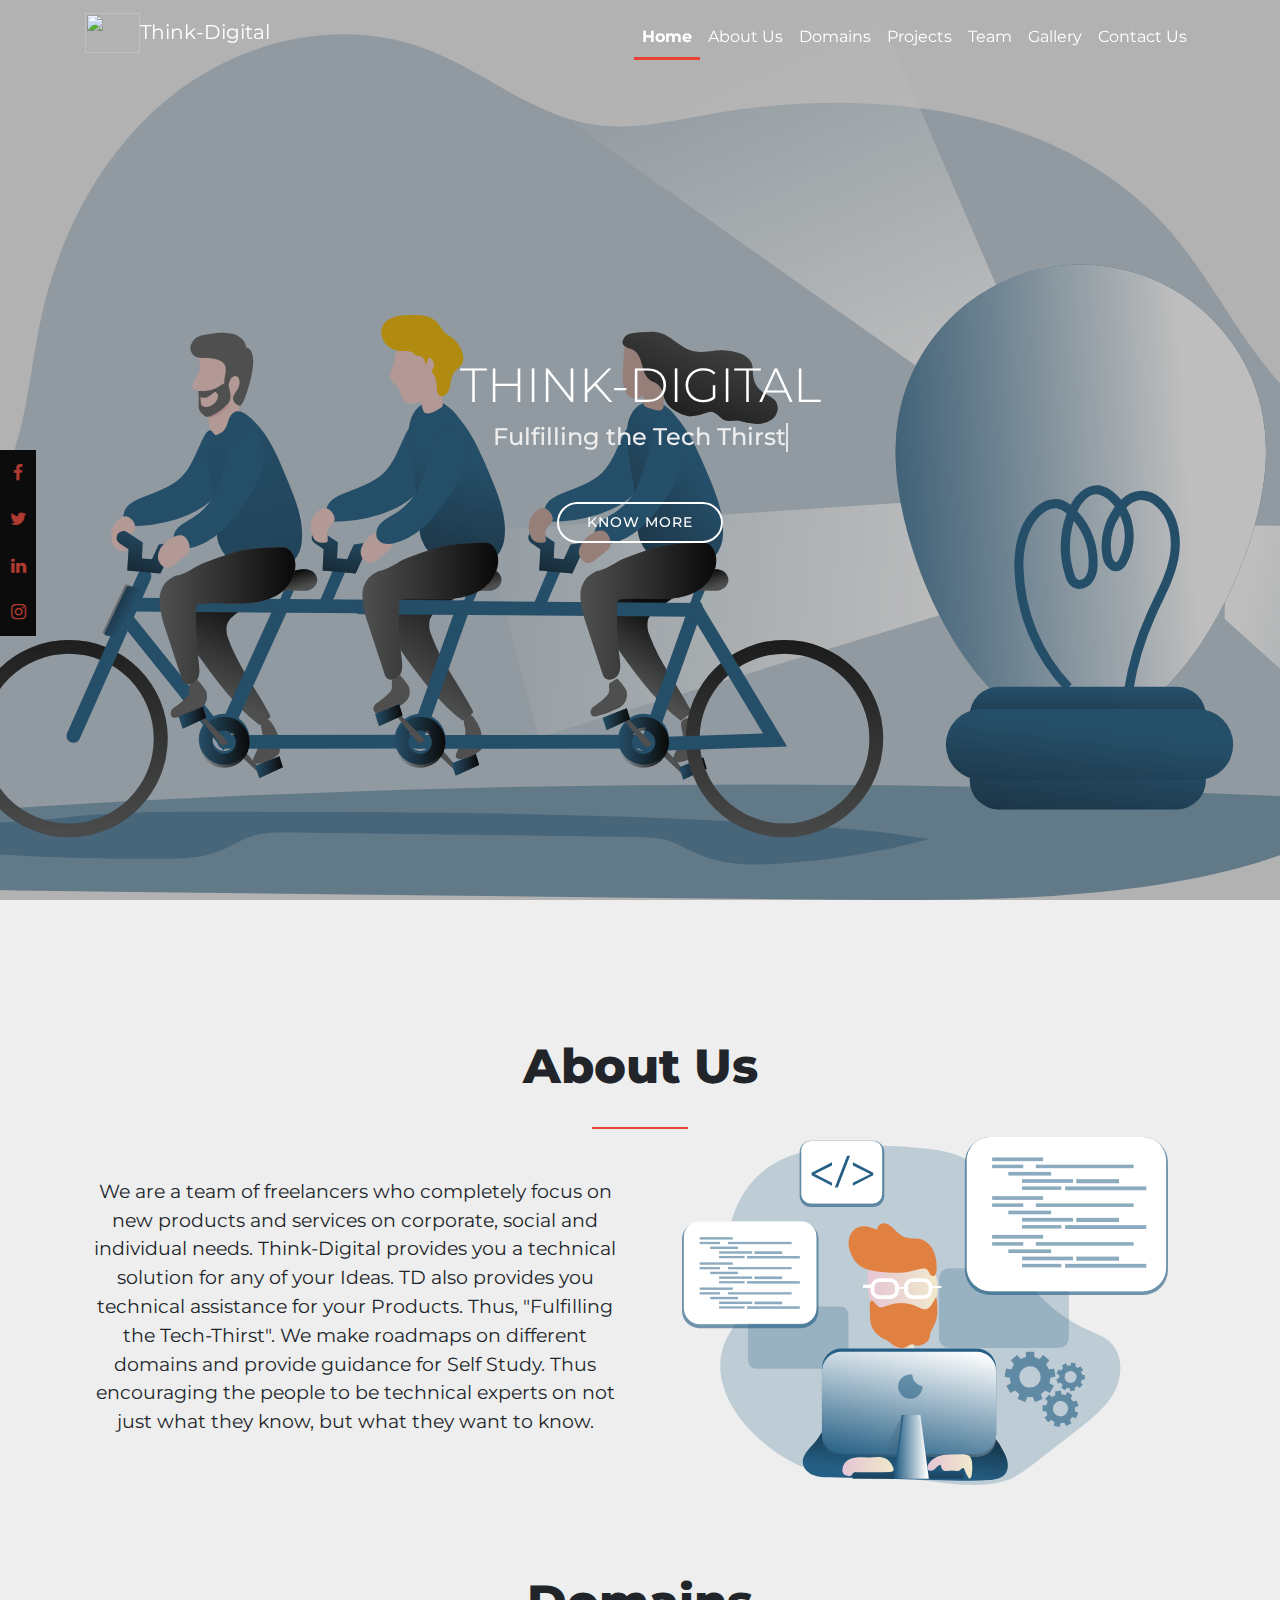
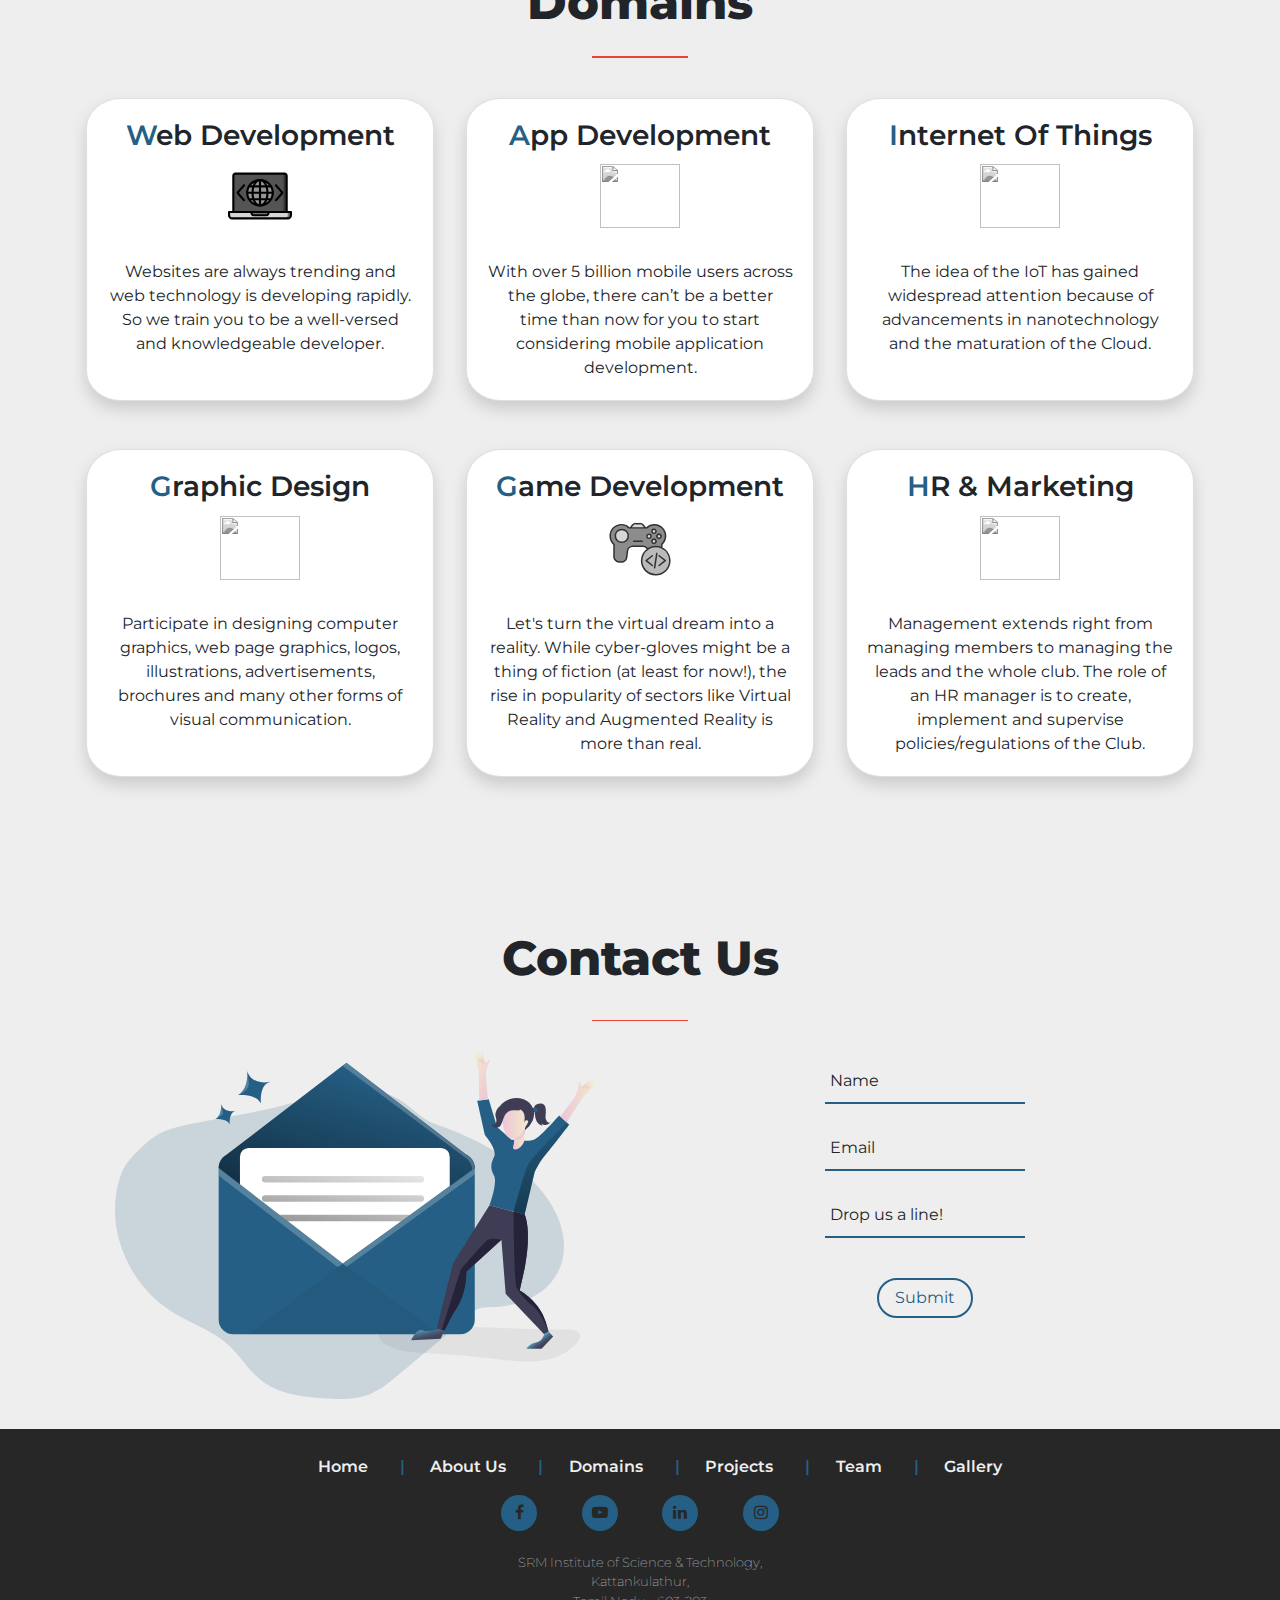
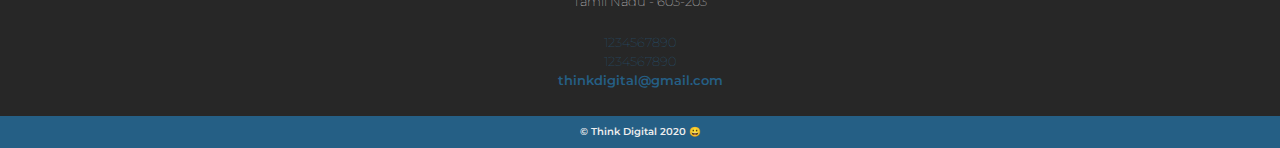
==== commit 01b75c47: "added links" ====
--- a/index.html
+++ b/index.html
@@ -46,13 +46,13 @@
                         <a class="nav-link" href="#domains">Domains</a>
                     </li>
                     <li class="nav-item" id="li-projects">
-                        <a class="nav-link" href="#projects">Projects</a>
+                        <a class="nav-link" href="#projects" target="_blank">Projects</a>
                     </li>
                     <li class="nav-item" id="li-team">
-                        <a class="nav-link" href="#">Team</a>
+                        <a class="nav-link" href="#" target="_blank">Team</a>
                     </li>
                     <li class="nav-item" id="li-gallery">
-                        <a class="nav-link" href="#">Gallery</a>
+                        <a class="nav-link" href="gallery.html" target="_blank">Gallery</a> 
                     </li>
                     <li class="nav-item" id="li-contact-us">
                         <a class="nav-link" href="#contact-us">Contact Us</a>
@@ -64,7 +64,7 @@
     
         <section id="hero">
             <div class="hero-container">
-                <h1 style="z-index: 1000;">Think-Digital</h1>
+                <h1>Think-Digital</h1>
                 <div><h2>Fulfilling the Tech Thirst</h2></div>
                 <a href="#about-us" class="btn-get-started">Know More</a>
             </div>
@@ -169,17 +169,17 @@
         <div class="container">
             <ul class="sections">
                 <li><a href="#">Home</a></li>
-                <li><a href="#">About Us</a></li>
-                <li><a href="#">Domains</a></li>
+                <li><a href="#about-us">About Us</a></li>
+                <li><a href="#domains">Domains</a></li>
                 <li><a href="#">Projects</a></li>
                 <li><a href="#">Team</a></li>
-                <li><a href="#">Gallery</a></li>
+                <li><a href="gallery.html">Gallery</a></li>
             </ul>
             <div class="footer-icon-bar">
-                <div class="icons"><a href="#" class="facebook"><i class="fa fa-facebook"></i></a> </div>
-                <div class="icons"><a href="#" class="twitter"><i class="fa fa-twitter"></i></a> </div>
-                <div class="icons"><a href="#" class="linkedin"><i class="fa fa-linkedin"></i></a></div>
-                <div class="icons"><a href="#" class="youtube"><i class="fa fa-instagram"></i></a> </div>
+                <div class="icons"><a href="https://www.facebook.com/teamTD/" target="_blank"><i class="fa fa-facebook"></i></a> </div>
+                <div class="icons"><a href="https://www.youtube.com/channel/UC38Rh8mw5OgKQQywPRfCwsg" target="_blank"><i class="fa fa-youtube-play"></i></a> </div>
+                <div class="icons"><a href="https://www.linkedin.com/school/think_digital/" target="_blank"><i class="fa fa-linkedin"></i></a></div>
+                <div class="icons"><a href="https://www.instagram.com/thinkdigital.td_srm/" target="_blank"><i class="fa fa-instagram"></i></a></div>
             </div>
             <p class="address">SRM Institute of Science & Technology,<br> Kattankulathur,<br>Tamil Nadu - 603-203</p>
             <p>1234567890</p>
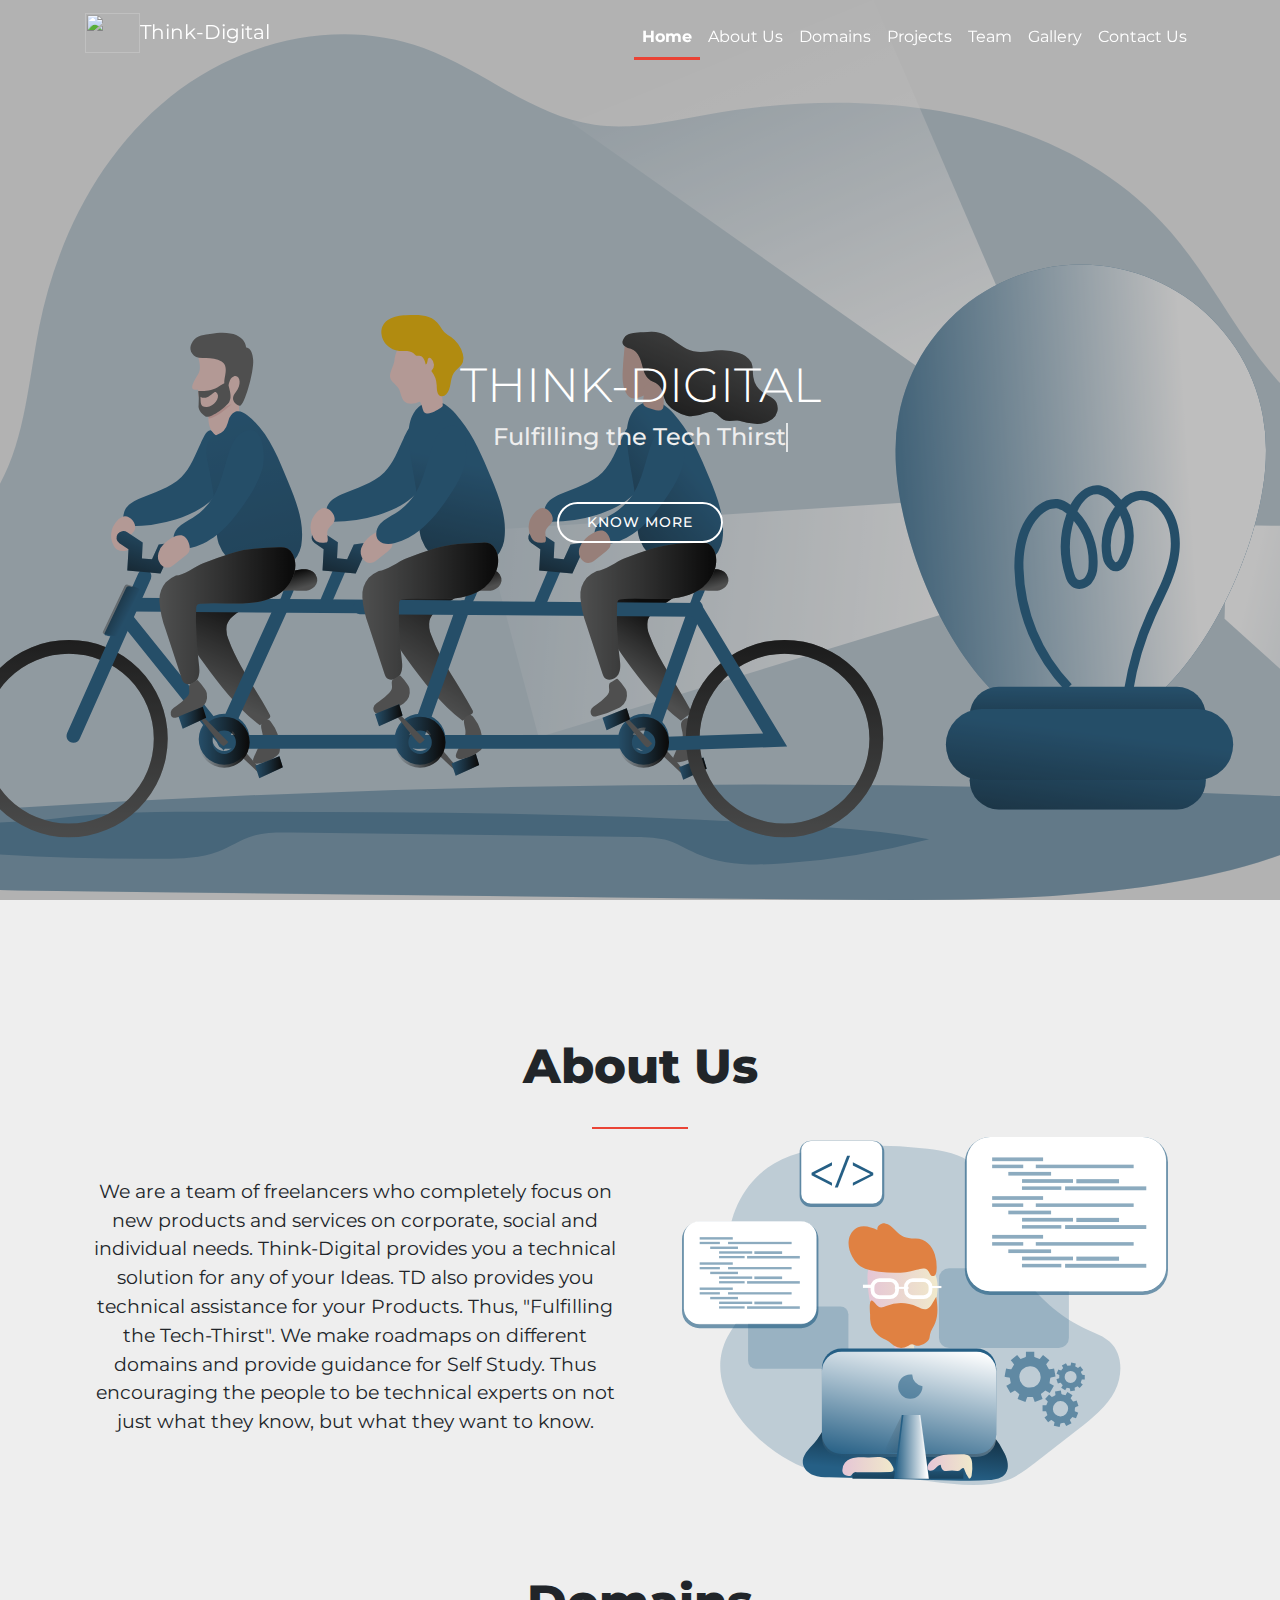
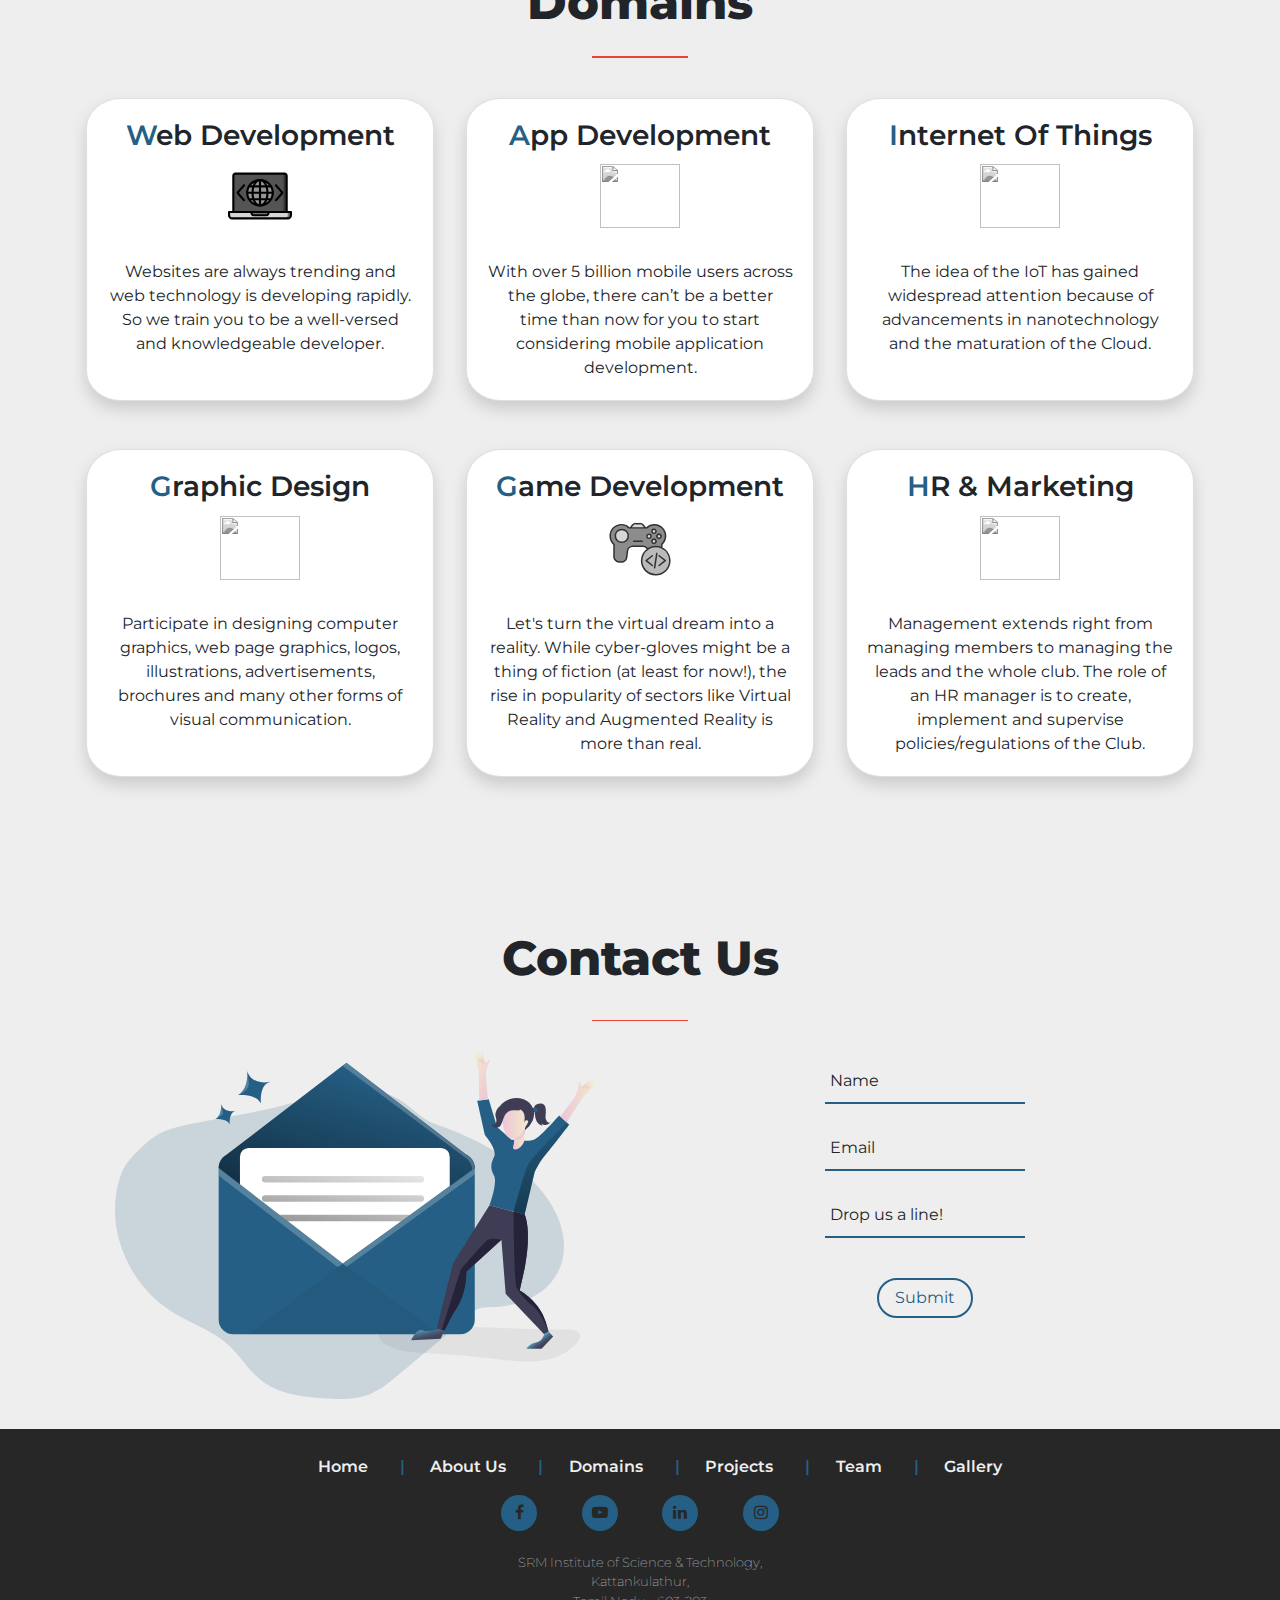
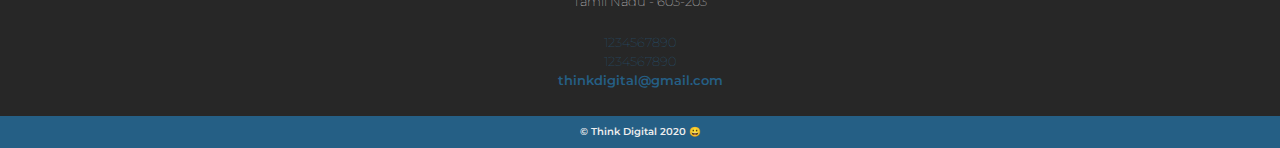
==== commit 40839d08: "removed icon bar" ====
--- a/index.html
+++ b/index.html
@@ -17,12 +17,6 @@
     <title>Think Digital</title>
 </head>
 <body>
-    <div class="icon-bar">
-        <a href="#" class="facebook"><i class="fa fa-facebook"></i></a> 
-        <a href="#" class="twitter"><i class="fa fa-twitter"></i></a> 
-        <a href="#" class="linkedin"><i class="fa fa-linkedin"></i></a>
-        <a href="#" class="youtube"><i class="fa fa-instagram"></i></a> 
-    </div>
     <div class="landing-img">
         <nav class="navbar navbar-expand-lg navbar-transparent navbar-dark fixed-top" id="mynav">
             <div class="container">
--- a/css/style.css
+++ b/css/style.css
@@ -5,20 +5,6 @@
 body{
   background-color: #eeeeee;
   font-family: 'Montserrat', sans-serif;
-}
-
-.icon-bar{
-  position: fixed;
-  top: 50%;
-}
-
-.icon-bar a{
-  display: block;
-  text-align: center;
-  padding: 10px;
-  font-size: 1.1rem;
-  background-color: black;
-  color: #EA4335;
 }
 
 .landing-img {
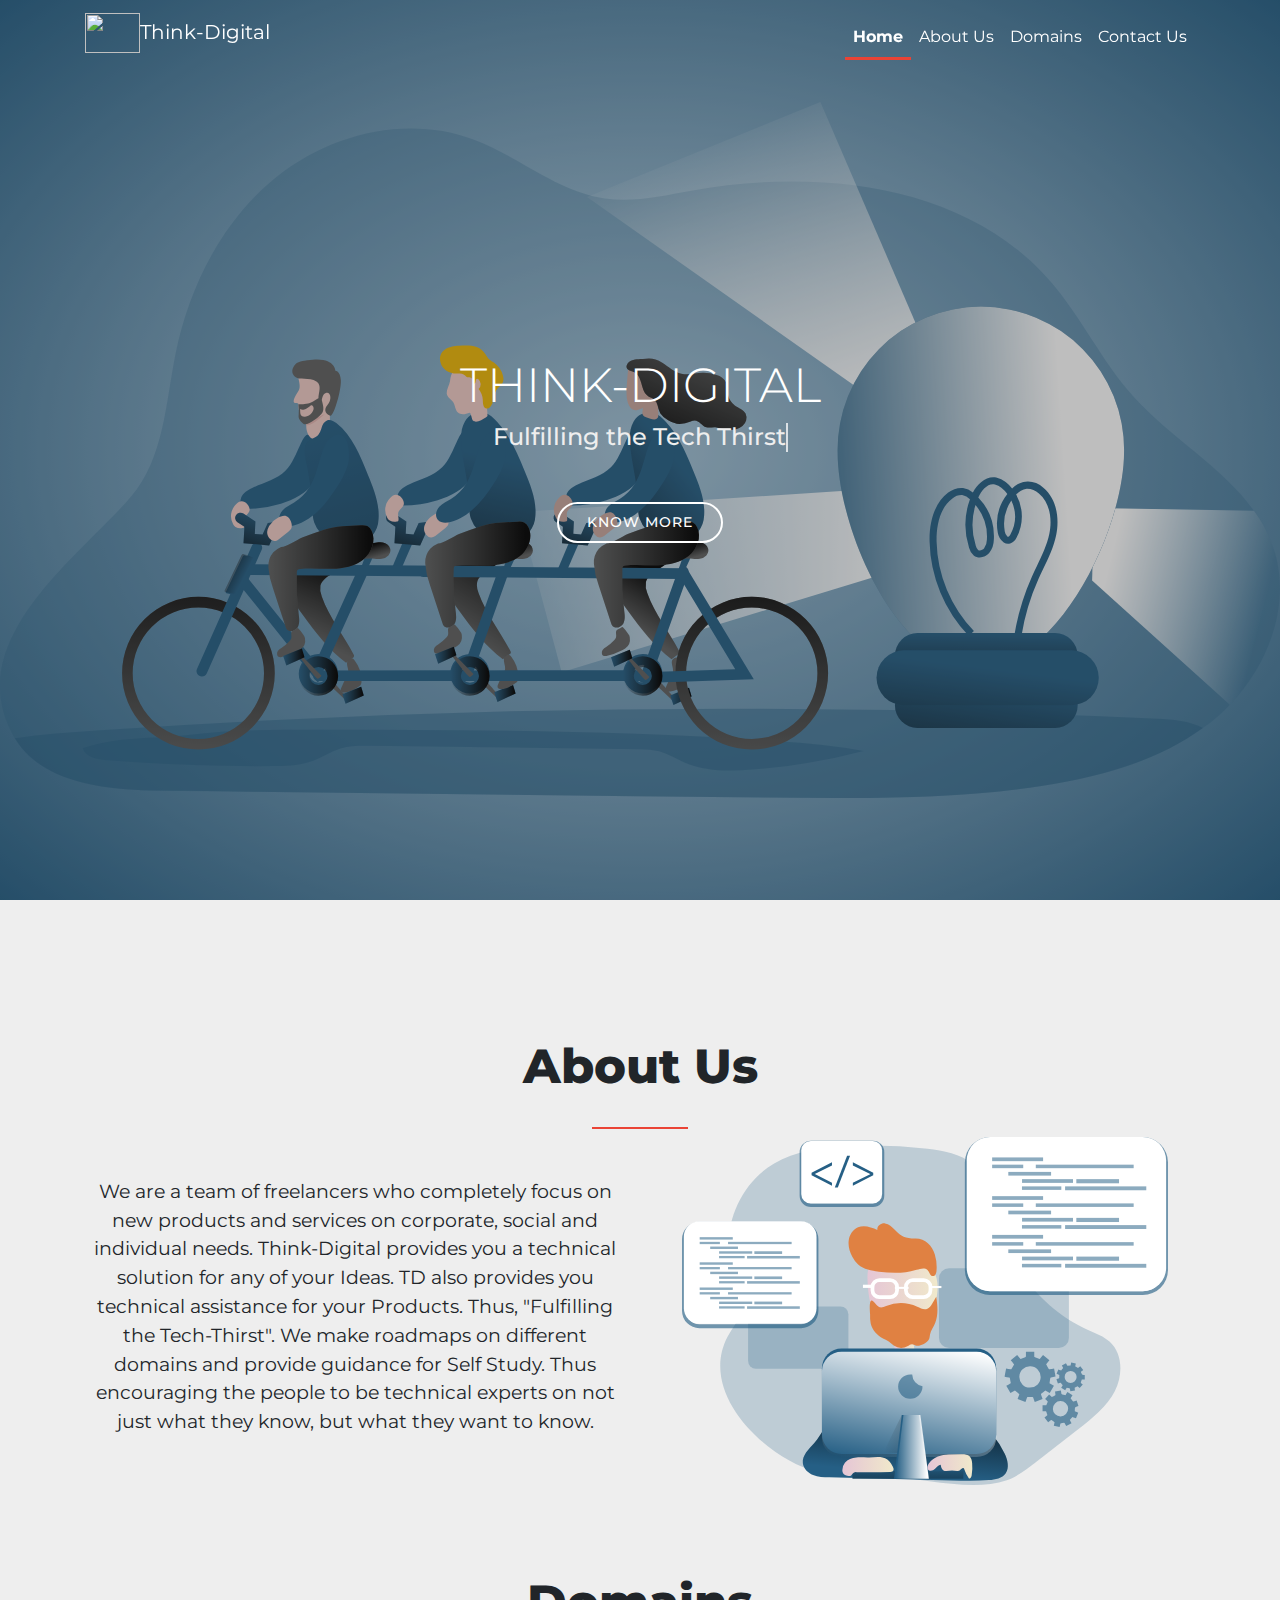
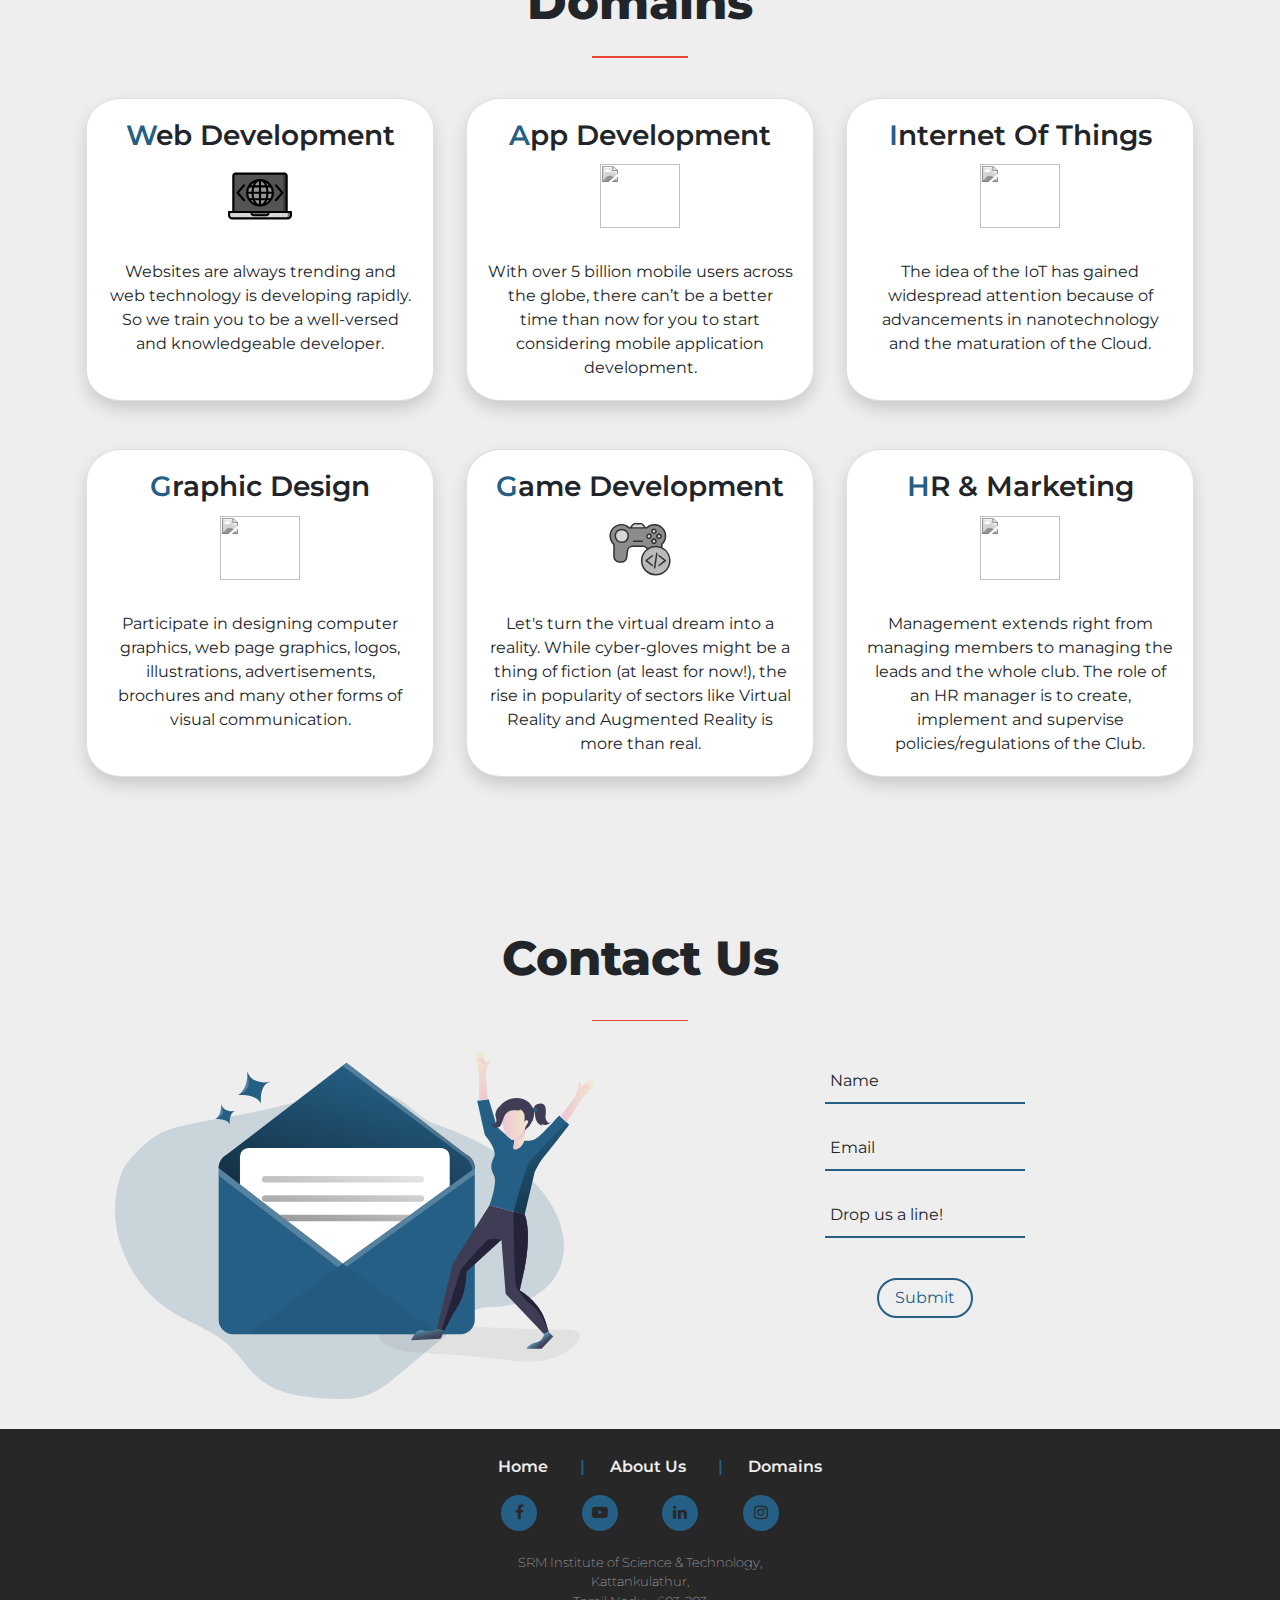
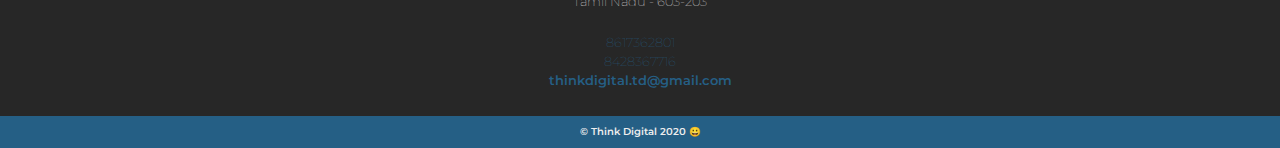
==== commit 530e024f: "added final touches" ====
--- a/index.html
+++ b/index.html
@@ -38,15 +38,6 @@
                     </li>
                     <li class="nav-item" id="li-domains">
                         <a class="nav-link" href="#domains">Domains</a>
-                    </li>
-                    <li class="nav-item" id="li-projects">
-                        <a class="nav-link" href="#projects" target="_blank">Projects</a>
-                    </li>
-                    <li class="nav-item" id="li-team">
-                        <a class="nav-link" href="#" target="_blank">Team</a>
-                    </li>
-                    <li class="nav-item" id="li-gallery">
-                        <a class="nav-link" href="gallery.html" target="_blank">Gallery</a> 
                     </li>
                     <li class="nav-item" id="li-contact-us">
                         <a class="nav-link" href="#contact-us">Contact Us</a>
@@ -142,15 +133,15 @@
             <div class="col-sm-6 wow slideInRight pt-2 mt-4" style="text-align: center;" data-wow-duration="1.5s">
                 <form>
                     <div class="div1 mx-auto py-3" style="width: 250px;position: relative;">
-                        <input type="text" class="name" style="width: 100%;" required/>
+                        <input type="text" class="name" name="Name" style="width: 100%;" required/>
                         <span class="floating-label1">Name</span>
                     </div>
                     <div class="div1 mx-auto py-3" style="width: 250px;position: relative;">
-                        <input type="text" class="email" style="width: 100%;" required/>
+                        <input type="text" class="email" name="Email" style="width: 100%;" required/>
                         <span class="floating-label2">Email</span>
                     </div>
                     <div class="div1 mx-auto py-3" style="width: 250px;position: relative;">
-                        <input type="text" class="message" style="width: 100%;" required/>
+                        <input type="text" class="message" name="Message" style="width: 100%;" required/>
                         <span class="floating-label3">Drop us a line!</span>
                     </div>
                     <button class="form-btn mt-4">Submit</button>
@@ -165,9 +156,6 @@
                 <li><a href="#">Home</a></li>
                 <li><a href="#about-us">About Us</a></li>
                 <li><a href="#domains">Domains</a></li>
-                <li><a href="#">Projects</a></li>
-                <li><a href="#">Team</a></li>
-                <li><a href="gallery.html">Gallery</a></li>
             </ul>
             <div class="footer-icon-bar">
                 <div class="icons"><a href="https://www.facebook.com/teamTD/" target="_blank"><i class="fa fa-facebook"></i></a> </div>
@@ -176,9 +164,9 @@
                 <div class="icons"><a href="https://www.instagram.com/thinkdigital.td_srm/" target="_blank"><i class="fa fa-instagram"></i></a></div>
             </div>
             <p class="address">SRM Institute of Science & Technology,<br> Kattankulathur,<br>Tamil Nadu - 603-203</p>
-            <p>1234567890</p>
-            <p>1234567890</p>
-            <p class="td-email">thinkdigital@gmail.com</p>
+            <p>8617362801</p>
+            <p>8428367716</p>
+            <p class="td-email">thinkdigital.td@gmail.com</p>
         </div>
     </footer>
     <div class="copyright">
--- a/css/style.css
+++ b/css/style.css
@@ -8,11 +8,18 @@
 }
 
 .landing-img {
-  background-image: url("../img/startup_3.svg");
+  background-image: url("../img/startup_3.svg"), radial-gradient(#cce2f1, #255f85);
   height: 100%; 
   background-position: center;
   background-repeat: no-repeat;
-  background-size: cover;
+}
+
+@media (max-width:600px){
+  .landing-img{
+    background-image: url("../img/startup_3.svg"), radial-gradient(#cce2f1, #255f85);
+    background-size: auto;
+    z-index: -1;
+  }
 }
 
 .navbar{
@@ -88,6 +95,10 @@
     #hero h1 {
       font-size: 28px;
       line-height: 36px;
+
+    }
+    #hero h2{
+      margin-bottom: 150%!important;
     }
   }
   
